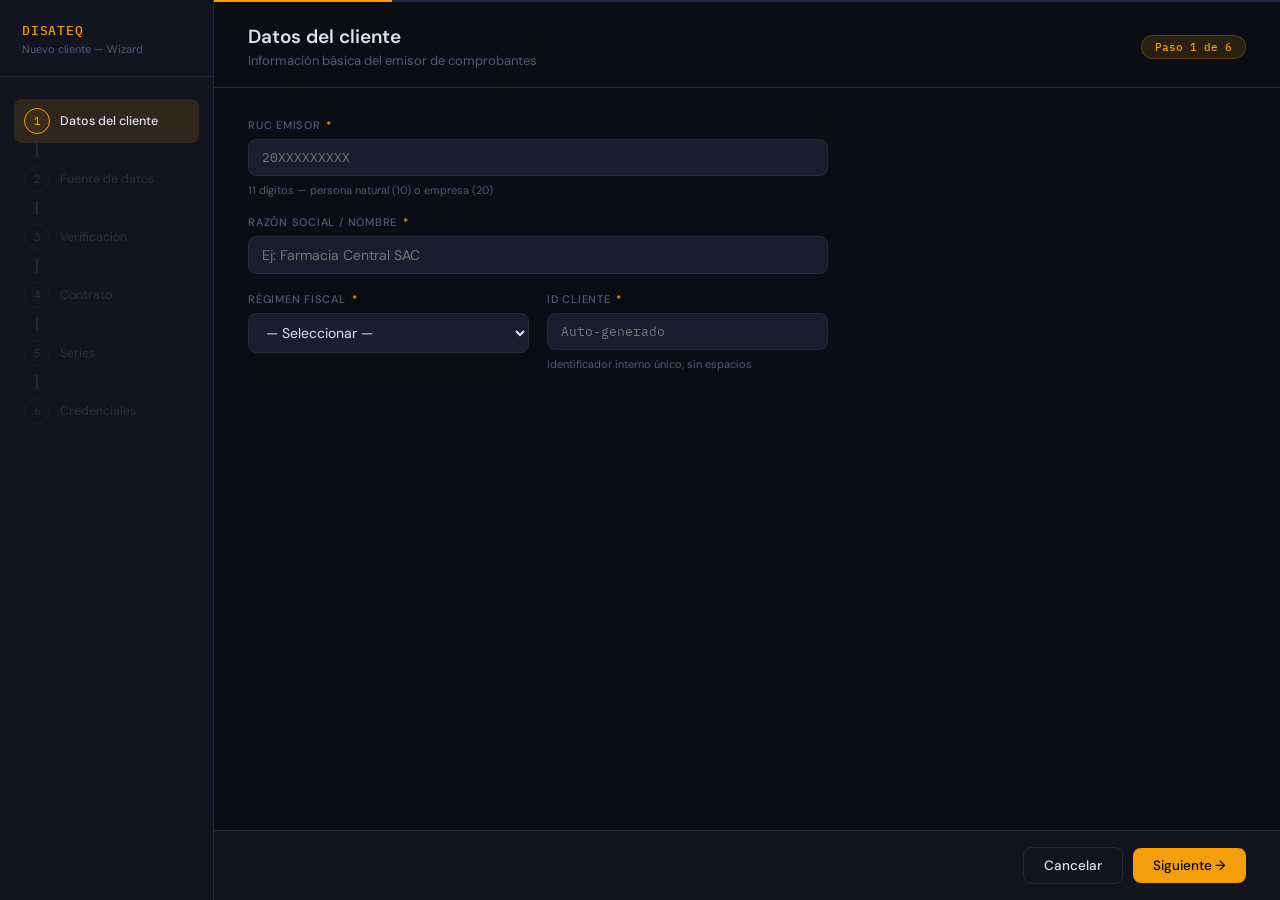
==== src/ui/frontend/wizard.html @ c4f1d11c "feat: TASK-005 wizard end-to-end 6 pasos (PyWebView)" ====
<!DOCTYPE html>
<html lang="es">
<head>
<meta charset="UTF-8">
<meta name="viewport" content="width=device-width, initial-scale=1.0">
<title>DisateQ — Configurar Cliente</title>
<style>
@import url('https://fonts.googleapis.com/css2?family=DM+Sans:ital,opsz,wght@0,9..40,300;0,9..40,400;0,9..40,500;0,9..40,600&family=IBM+Plex+Mono:wght@400;500&display=swap');

:root {
  --bg:          #0b0d14;
  --surface:     #12151f;
  --surface-2:   #1a1d2e;
  --border:      #242840;
  --accent:      #f59e0b;
  --accent-dim:  rgba(245,158,11,.13);
  --accent-glow: rgba(245,158,11,.06);
  --text:        #dde3f0;
  --text-muted:  #525a7a;
  --success:     #10b981;
  --error:       #ef4444;
  --mono:        'IBM Plex Mono', monospace;
  --sans:        'DM Sans', sans-serif;
}

*, *::before, *::after { margin:0; padding:0; box-sizing:border-box; }
html, body { height:100%; overflow:hidden; }

body {
  background: var(--bg);
  color: var(--text);
  font-family: var(--sans);
  display: flex;
}

/* ─── SIDEBAR ─────────────────────────────────────────────── */
.sidebar {
  width: 214px;
  min-width: 214px;
  background: var(--surface);
  border-right: 1px solid var(--border);
  display: flex;
  flex-direction: column;
  padding: 0;
}

.sidebar-brand {
  padding: 22px 22px 20px;
  border-bottom: 1px solid var(--border);
}
.brand-name {
  font-family: var(--mono);
  font-size: 13px;
  font-weight: 500;
  color: var(--accent);
  letter-spacing: .06em;
}
.brand-sub {
  font-size: 11px;
  color: var(--text-muted);
  margin-top: 3px;
}

.steps-nav {
  flex: 1;
  padding: 22px 14px;
  display: flex;
  flex-direction: column;
}

.step-row {
  display: flex;
  align-items: center;
  gap: 10px;
  padding: 9px 10px;
  border-radius: 8px;
  cursor: pointer;
  transition: background .15s;
  position: relative;
}
.step-row.locked  { cursor: default; opacity: .38; pointer-events: none; }
.step-row.active  { background: var(--accent-dim); }
.step-row:not(.locked):not(.active):hover { background: var(--surface-2); }

.step-bullet {
  width: 26px;
  height: 26px;
  border-radius: 50%;
  border: 1.5px solid var(--border);
  display: flex;
  align-items: center;
  justify-content: center;
  font-family: var(--mono);
  font-size: 11px;
  color: var(--text-muted);
  flex-shrink: 0;
  transition: all .2s;
}
.step-row.active  .step-bullet { border-color: var(--accent); color: var(--accent); background: var(--accent-glow); }
.step-row.done    .step-bullet { border-color: var(--success); color: var(--success); background: rgba(16,185,129,.1); font-size: 13px; }

.step-text { font-size: 12.5px; color: var(--text-muted); line-height: 1.2; }
.step-row.active .step-text { color: var(--text); font-weight: 500; }
.step-row.done   .step-text { color: var(--text); }

.step-wire {
  width: 1.5px;
  height: 14px;
  background: var(--border);
  margin: 0 0 0 22px;
}

/* ─── MAIN ────────────────────────────────────────────────── */
.main {
  flex: 1;
  display: flex;
  flex-direction: column;
  overflow: hidden;
  min-width: 0;
}

.progress-bar { height: 2px; background: var(--border); }
.progress-fill { height: 100%; background: var(--accent); transition: width .45s ease; }

.main-header {
  padding: 22px 34px 18px;
  border-bottom: 1px solid var(--border);
  display: flex;
  align-items: center;
  justify-content: space-between;
  flex-shrink: 0;
}
.step-title { font-size: 19px; font-weight: 600; }
.step-desc  { font-size: 13px; color: var(--text-muted); margin-top: 3px; }

.badge {
  padding: 4px 13px;
  border-radius: 20px;
  font-family: var(--mono);
  font-size: 11px;
  font-weight: 500;
  background: var(--accent-dim);
  border: 1px solid rgba(245,158,11,.25);
  color: var(--accent);
  white-space: nowrap;
}

.panel-scroll {
  flex: 1;
  overflow-y: auto;
  padding: 30px 34px;
}
.panel-scroll::-webkit-scrollbar { width: 5px; }
.panel-scroll::-webkit-scrollbar-track { background: transparent; }
.panel-scroll::-webkit-scrollbar-thumb { background: var(--border); border-radius: 3px; }

/* ─── FORM BASE ───────────────────────────────────────────── */
.fg {
  display: grid;
  grid-template-columns: 1fr 1fr;
  gap: 18px;
  max-width: 580px;
}
.fg.w1 { grid-template-columns: 1fr; }

.f { display: flex; flex-direction: column; gap: 7px; }
.f.s2 { grid-column: span 2; }

.f label {
  font-size: 11px;
  font-weight: 500;
  text-transform: uppercase;
  letter-spacing: .07em;
  color: var(--text-muted);
}
.f label .req { color: var(--accent); margin-left: 2px; }

input, select, textarea {
  background: var(--surface-2);
  border: 1.5px solid var(--border);
  border-radius: 8px;
  color: var(--text);
  font-family: var(--sans);
  font-size: 14px;
  padding: 9px 13px;
  outline: none;
  width: 100%;
  transition: border-color .15s, background .15s;
}
input:focus, select:focus, textarea:focus {
  border-color: var(--accent);
  background: var(--surface);
}
input.err, select.err { border-color: var(--error) !important; }
input:disabled { opacity: .4; cursor: not-allowed; }

.mono { font-family: var(--mono); font-size: 13px; }
select option { background: var(--surface-2); }
input[type=password] { font-family: var(--mono); letter-spacing: .12em; }

.hint { font-size: 11px; color: var(--text-muted); }
.ferr { font-size: 11px; color: var(--error); }

/* ─── BUTTONS ─────────────────────────────────────────────── */
.btn {
  padding: 9px 20px;
  border-radius: 8px;
  border: none;
  font-family: var(--sans);
  font-size: 13.5px;
  font-weight: 500;
  cursor: pointer;
  display: inline-flex;
  align-items: center;
  gap: 7px;
  transition: all .15s;
  white-space: nowrap;
}
.btn-primary  { background: var(--accent); color: #000; }
.btn-primary:hover  { background: #fbbf24; }
.btn-primary:disabled { opacity: .4; cursor: default; }
.btn-outline  { background: transparent; color: var(--text); border: 1.5px solid var(--border); }
.btn-outline:hover   { border-color: var(--accent); color: var(--accent); }
.btn-ghost    { background: transparent; color: var(--text-muted); padding: 9px 4px; }
.btn-ghost:hover    { color: var(--text); }
.btn-success  { background: var(--success); color: #000; }
.btn-success:hover  { background: #34d399; }
.btn-success:disabled { opacity: .4; cursor: default; }
.btn-sm { padding: 6px 13px; font-size: 12.5px; }

/* ─── NAV FOOTER ──────────────────────────────────────────── */
.nav-footer {
  padding: 16px 34px;
  border-top: 1px solid var(--border);
  display: flex;
  align-items: center;
  justify-content: space-between;
  background: var(--surface);
  flex-shrink: 0;
}
.nav-l, .nav-r { display: flex; gap: 10px; align-items: center; }

/* ─── ALERTS ──────────────────────────────────────────────── */
.al {
  padding: 11px 15px;
  border-radius: 8px;
  font-size: 13px;
  display: flex;
  align-items: flex-start;
  gap: 9px;
  line-height: 1.4;
}
.al-info    { background: rgba(99,102,241,.1);  border: 1px solid rgba(99,102,241,.25);  color: #a5b4fc; }
.al-success { background: rgba(16,185,129,.1);  border: 1px solid rgba(16,185,129,.25);  color: #34d399; }
.al-error   { background: rgba(239,68,68,.1);   border: 1px solid rgba(239,68,68,.25);   color: #fca5a5; }
.al-warn    { background: rgba(245,158,11,.1);  border: 1px solid rgba(245,158,11,.25);  color: #fcd34d; }

/* ─── SPINNER ─────────────────────────────────────────────── */
.spin {
  width: 17px; height: 17px;
  border: 2px solid var(--border);
  border-top-color: var(--accent);
  border-radius: 50%;
  animation: rot .65s linear infinite;
  flex-shrink: 0;
}
@keyframes rot { to { transform: rotate(360deg); } }

/* ─── STEP 3 table ────────────────────────────────────────── */
.tbl-wrap {
  border: 1px solid var(--border);
  border-radius: 8px;
  overflow: auto;
  margin-top: 16px;
  max-width: 800px;
}
.tbl {
  width: 100%;
  border-collapse: collapse;
  font-family: var(--mono);
  font-size: 12px;
}
.tbl th {
  background: var(--surface-2);
  padding: 9px 13px;
  text-align: left;
  color: var(--accent);
  border-bottom: 1px solid var(--border);
  white-space: nowrap;
}
.tbl td {
  padding: 8px 13px;
  border-bottom: 1px solid rgba(36,40,64,.5);
  color: var(--text);
  max-width: 180px;
  white-space: nowrap;
  overflow: hidden;
  text-overflow: ellipsis;
}
.tbl tr:last-child td { border-bottom: none; }
.tbl tr:hover td { background: var(--surface-2); }

/* ─── STEP 4 contract ─────────────────────────────────────── */
.csec { margin-bottom: 26px; }
.csec-title {
  font-size: 10.5px;
  text-transform: uppercase;
  letter-spacing: .1em;
  color: var(--accent);
  font-family: var(--mono);
  padding-bottom: 9px;
  border-bottom: 1px solid var(--border);
  margin-bottom: 14px;
}
.fmap {
  display: grid;
  grid-template-columns: 150px 1fr;
  align-items: center;
  gap: 10px;
  margin-bottom: 10px;
}
.fmap-label {
  font-size: 13px;
  color: var(--text-muted);
  display: flex;
  align-items: center;
  gap: 6px;
}
.dot { width: 5px; height: 5px; border-radius: 50%; background: var(--accent); flex-shrink: 0; }

/* ─── STEP 5 series ───────────────────────────────────────── */
.series-grid {
  display: grid;
  grid-template-columns: 1fr 1fr;
  gap: 14px;
  max-width: 560px;
}
.scard {
  background: var(--surface-2);
  border: 1.5px solid var(--border);
  border-radius: 10px;
  padding: 16px;
  transition: border-color .2s;
}
.scard.on { border-color: rgba(245,158,11,.4); }
.scard-hdr {
  display: flex;
  align-items: center;
  justify-content: space-between;
  margin-bottom: 12px;
}
.scard-name { font-size: 13px; font-weight: 500; }
.scard-type { font-family: var(--mono); font-size: 10.5px; color: var(--text-muted); }

/* toggle */
.tog { position: relative; width: 38px; height: 21px; flex-shrink: 0; }
.tog input { opacity: 0; width: 0; height: 0; }
.tog-s {
  position: absolute; inset: 0;
  background: var(--border); border-radius: 11px;
  cursor: pointer; transition: background .2s;
}
.tog-s::before {
  content: '';
  position: absolute;
  width: 15px; height: 15px;
  left: 3px; top: 3px;
  background: var(--text-muted);
  border-radius: 50%;
  transition: transform .2s, background .2s;
}
.tog input:checked ~ .tog-s { background: var(--accent-dim); border: 1px solid var(--accent); }
.tog input:checked ~ .tog-s::before { transform: translateX(17px); background: var(--accent); }

/* ─── STEP 6 endpoint tabs ────────────────────────────────── */
.ep-tabs { display: flex; gap: 8px; margin-bottom: 22px; }
.ep-tab {
  padding: 8px 18px;
  border-radius: 8px;
  border: 1.5px solid var(--border);
  background: transparent;
  color: var(--text-muted);
  font-family: var(--sans);
  font-size: 13px;
  font-weight: 500;
  cursor: pointer;
  transition: all .15s;
}
.ep-tab:hover  { border-color: var(--accent); color: var(--text); }
.ep-tab.active { border-color: var(--accent); background: var(--accent-dim); color: var(--accent); }

/* ─── SUCCESS screen ──────────────────────────────────────── */
.ok-screen {
  display: flex; flex-direction: column;
  align-items: center; justify-content: center;
  height: 100%; text-align: center; gap: 14px;
}
.ok-icon {
  width: 62px; height: 62px; border-radius: 50%;
  background: rgba(16,185,129,.1); border: 2px solid var(--success);
  display: flex; align-items: center; justify-content: center;
  font-size: 26px;
}
.ok-title { font-size: 21px; font-weight: 600; }
.ok-sub   { font-size: 13.5px; color: var(--text-muted); max-width: 360px; line-height: 1.5; }
.id-pill  {
  font-family: var(--mono); font-size: 13px;
  padding: 5px 16px;
  background: var(--accent-dim); border: 1px solid rgba(245,158,11,.3);
  border-radius: 20px; color: var(--accent);
}

/* ─── UTILS ───────────────────────────────────────────────── */
.hidden  { display: none !important; }
.panel   { animation: fadeup .2s ease; }
@keyframes fadeup { from { opacity:0; transform:translateY(5px); } to { opacity:1; transform:translateY(0); } }

.row     { display: flex; align-items: center; gap: 10px; }
.col     { display: flex; flex-direction: column; gap: 10px; }
.mt8     { margin-top: 8px; }
.mt16    { margin-top: 16px; }
.mt22    { margin-top: 22px; }
</style>
</head>
<body>

<!-- ══════════════ SIDEBAR ══════════════ -->
<aside class="sidebar">
  <div class="sidebar-brand">
    <div class="brand-name">DISATEQ</div>
    <div class="brand-sub">Nuevo cliente — Wizard</div>
  </div>
  <nav class="steps-nav" id="stepsNav">
    <div class="step-row active" data-step="1" id="sr1"><div class="step-bullet" id="sb1">1</div><div class="step-text">Datos del cliente</div></div>
    <div class="step-wire"></div>
    <div class="step-row locked" data-step="2" id="sr2"><div class="step-bullet" id="sb2">2</div><div class="step-text">Fuente de datos</div></div>
    <div class="step-wire"></div>
    <div class="step-row locked" data-step="3" id="sr3"><div class="step-bullet" id="sb3">3</div><div class="step-text">Verificación</div></div>
    <div class="step-wire"></div>
    <div class="step-row locked" data-step="4" id="sr4"><div class="step-bullet" id="sb4">4</div><div class="step-text">Contrato</div></div>
    <div class="step-wire"></div>
    <div class="step-row locked" data-step="5" id="sr5"><div class="step-bullet" id="sb5">5</div><div class="step-text">Series</div></div>
    <div class="step-wire"></div>
    <div class="step-row locked" data-step="6" id="sr6"><div class="step-bullet" id="sb6">6</div><div class="step-text">Credenciales</div></div>
  </nav>
</aside>

<!-- ══════════════ MAIN ══════════════ -->
<div class="main">
  <div class="progress-bar"><div class="progress-fill" id="progressFill" style="width:16.6%"></div></div>

  <div class="main-header" id="mainHeader">
    <div>
      <div class="step-title" id="stepTitle">Datos del cliente</div>
      <div class="step-desc" id="stepDesc">Información básica del emisor de comprobantes</div>
    </div>
    <div class="badge" id="stepBadge">Paso 1 de 6</div>
  </div>

  <div class="panel-scroll" id="panelScroll">

    <!-- ── PASO 1 — CLIENTE ─────────────────────────────── -->
    <div class="panel" id="p1">
      <div class="fg">
        <div class="f s2">
          <label>RUC Emisor <span class="req">*</span></label>
          <input type="text" id="f_ruc" class="mono" maxlength="11" placeholder="20XXXXXXXXX" autocomplete="off">
          <div class="hint">11 dígitos — persona natural (10) o empresa (20)</div>
          <div class="ferr hidden" id="e_ruc"></div>
        </div>
        <div class="f s2">
          <label>Razón Social / Nombre <span class="req">*</span></label>
          <input type="text" id="f_rs" placeholder="Ej: Farmacia Central SAC" autocomplete="off">
          <div class="ferr hidden" id="e_rs"></div>
        </div>
        <div class="f">
          <label>Régimen Fiscal <span class="req">*</span></label>
          <select id="f_reg">
            <option value="">— Seleccionar —</option>
            <option value="RER">RER — Régimen Especial</option>
            <option value="RMT">RMT — MYPE Tributario</option>
            <option value="MYPE">MYPE — Pequeña empresa</option>
            <option value="RG">RG — General</option>
          </select>
          <div class="ferr hidden" id="e_reg"></div>
        </div>
        <div class="f">
          <label>ID Cliente <span class="req">*</span></label>
          <input type="text" id="f_id" class="mono" placeholder="Auto-generado" autocomplete="off">
          <div class="hint">Identificador interno único, sin espacios</div>
          <div class="ferr hidden" id="e_id"></div>
        </div>
      </div>
    </div>

    <!-- ── PASO 2 — FUENTE ──────────────────────────────── -->
    <div class="panel hidden" id="p2">
      <div class="fg" style="max-width:560px">
        <div class="f s2">
          <label>Tipo de fuente <span class="req">*</span></label>
          <select id="f_tipo" onchange="onTipoFuente()">
            <option value="">— Seleccionar —</option>
            <option value="dbf">DBF (FoxPro / Clipper)</option>
            <option value="excel">Excel (.xlsx / .xls)</option>
            <option value="csv">CSV</option>
            <option value="sqlserver">SQL Server</option>
            <option value="mysql">MySQL / MariaDB</option>
            <option value="postgresql">PostgreSQL</option>
            <option value="access">Access (.mdb / .accdb)</option>
          </select>
        </div>

        <!-- archivos -->
        <div class="f s2 hidden" id="grp_file">
          <label>Ruta <span id="lbl_file"></span><span class="req">*</span></label>
          <div class="row">
            <input type="text" id="f_ruta" class="mono" placeholder="C:\sistemas\data" style="flex:1">
            <button class="btn btn-outline btn-sm" onclick="explorarRuta()">Explorar</button>
          </div>
          <div class="hint" id="hint_ruta"></div>
          <div class="ferr hidden" id="e_ruta"></div>
        </div>

        <!-- bases de datos -->
        <div class="f s2 hidden" id="grp_db_host">
          <label>Host <span class="req">*</span></label>
          <input type="text" id="f_host" class="mono" value="localhost">
        </div>
        <div class="f hidden" id="grp_db_port">
          <label>Puerto</label>
          <input type="text" id="f_port" class="mono">
        </div>
        <div class="f hidden" id="grp_db_name">
          <label>Base de datos <span class="req">*</span></label>
          <input type="text" id="f_dbname" class="mono" placeholder="nombre_bd">
        </div>
        <div class="f hidden" id="grp_db_user">
          <label>Usuario <span class="req">*</span></label>
          <input type="text" id="f_dbuser" class="mono" autocomplete="off">
        </div>
        <div class="f hidden" id="grp_db_pass">
          <label>Contraseña</label>
          <input type="password" id="f_dbpass" placeholder="••••••••" autocomplete="new-password">
        </div>
      </div>
    </div>

    <!-- ── PASO 3 — VERIFICACIÓN ────────────────────────── -->
    <div class="panel hidden" id="p3">
      <div style="max-width:760px">
        <div class="al al-info mt8" style="margin-bottom:20px">
          <span>ℹ</span>
          <span>El motor leerá los primeros registros de la fuente. Confirma que el acceso es correcto antes de continuar.</span>
        </div>
        <div class="row" style="margin-bottom:18px">
          <button class="btn btn-primary" id="btnTest" onclick="testConexion()">Probar conexión</button>
          <div class="spin hidden" id="spinTest"></div>
          <span id="lblTest" style="font-size:13px; color:var(--text-muted)"></span>
        </div>
        <div id="resTest" class="hidden col" style="gap:12px">
          <div class="al" id="alTest"></div>
          <div class="tbl-wrap hidden" id="tblWrap">
            <table class="tbl">
              <thead id="tblHead"></thead>
              <tbody id="tblBody"></tbody>
            </table>
          </div>
          <div style="font-size:11.5px; color:var(--text-muted)" id="tblInfo"></div>
        </div>
      </div>
    </div>

    <!-- ── PASO 4 — CONTRATO ────────────────────────────── -->
    <div class="panel hidden" id="p4">
      <div style="max-width:660px">
        <div class="row" style="justify-content:space-between; margin-bottom:22px">
          <div style="font-size:13px; color:var(--text-muted)">
            Mapea los campos del sistema fuente a la estructura CPE.
          </div>
          <button class="btn btn-outline btn-sm" id="btnAuto" onclick="autoContrato()">✦ Generar automático (IA)</button>
        </div>
        <div id="alAuto" class="hidden" style="margin-bottom:16px"></div>

        <!-- Tabla de comprobantes -->
        <div class="csec">
          <div class="csec-title">Tabla de comprobantes</div>
          <div class="fg" style="max-width:100%">
            <div class="f">
              <label>Tabla / archivo <span class="req">*</span></label>
              <input type="text" id="c_tabla" class="mono" placeholder="ej: enviosffee">
            </div>
            <div class="f">
              <label>Campo flag <span class="req">*</span></label>
              <input type="text" id="c_flag_c" class="mono" placeholder="ej: FLAG_ENVIO">
            </div>
            <div class="f">
              <label>Valor pendiente <span class="req">*</span></label>
              <input type="text" id="c_flag_v" class="mono" placeholder="ej: 2">
            </div>
            <div class="f">
              <label>Tipo del valor</label>
              <select id="c_flag_t">
                <option value="integer">integer</option>
                <option value="string">string</option>
              </select>
            </div>
          </div>
        </div>

        <!-- Campos -->
        <div class="csec">
          <div class="csec-title">Campos del comprobante</div>
          <div class="col" style="gap:9px">
            <div class="fmap"><span class="fmap-label"><span class="dot"></span>Número</span><input type="text" id="c_num" class="mono" placeholder="ej: NRO_MOVIM"></div>
            <div class="fmap"><span class="fmap-label"><span class="dot"></span>Serie</span><input type="text" id="c_ser" class="mono" placeholder="ej: SERIE_FACT"></div>
            <div class="fmap"><span class="fmap-label"><span class="dot"></span>Tipo doc.</span><input type="text" id="c_tdc" class="mono" placeholder="ej: TIPO_FACTU"></div>
            <div class="fmap"><span class="fmap-label"><span class="dot"></span>Fecha</span><input type="text" id="c_fec" class="mono" placeholder="ej: FECHA_EMIS"></div>
            <div class="fmap"><span class="fmap-label"><span class="dot"></span>RUC cliente</span><input type="text" id="c_ruc" class="mono" placeholder="ej: RUC_CLIEN"></div>
            <div class="fmap"><span class="fmap-label"><span class="dot"></span>Nombre cliente</span><input type="text" id="c_nom" class="mono" placeholder="ej: NOM_CLIEN"></div>
            <div class="fmap"><span class="fmap-label"><span class="dot"></span>Total <span class="req">*</span></span><input type="text" id="c_tot" class="mono" placeholder="ej: TOT_PAGAR"></div>
          </div>
        </div>

        <!-- Items -->
        <div class="csec">
          <div class="csec-title">Tabla de ítems (detalle)</div>
          <div class="col" style="gap:9px">
            <div class="fmap"><span class="fmap-label"><span class="dot"></span>Tabla ítems</span><input type="text" id="c_ti" class="mono" placeholder="ej: detalleventa"></div>
            <div class="fmap"><span class="fmap-label"><span class="dot"></span>Join campo</span><input type="text" id="c_tj" class="mono" placeholder="ej: NRO_MOVIM"></div>
            <div class="fmap"><span class="fmap-label"><span class="dot"></span>Código prod.</span><input type="text" id="c_tc" class="mono" placeholder="ej: COD_PROD"></div>
            <div class="fmap"><span class="fmap-label"><span class="dot"></span>Descripción</span><input type="text" id="c_td" class="mono" placeholder="ej: NOM_PROD"></div>
            <div class="fmap"><span class="fmap-label"><span class="dot"></span>Cantidad</span><input type="text" id="c_tq" class="mono" placeholder="ej: CANT_VEND"></div>
            <div class="fmap"><span class="fmap-label"><span class="dot"></span>Precio unit.</span><input type="text" id="c_tp" class="mono" placeholder="ej: PRE_VENTA"></div>
          </div>
        </div>
      </div>
    </div>

    <!-- ── PASO 5 — SERIES ──────────────────────────────── -->
    <div class="panel hidden" id="p5">
      <div style="max-width:560px">
        <div class="al al-warn" style="margin-bottom:22px">
          <span>⚠</span>
          <span>Solo se procesarán comprobantes cuya serie esté habilitada. Las demás quedarán como IGNORADO.</span>
        </div>
        <div class="series-grid">
          <!-- 01 Facturas -->
          <div class="scard" id="sc_01">
            <div class="scard-hdr">
              <div><div class="scard-name">Facturas</div><div class="scard-type">Tipo 01 — F</div></div>
              <label class="tog"><input type="checkbox" id="tog_01" onchange="toggleSerie('01')"><span class="tog-s"></span></label>
            </div>
            <div class="f"><input type="text" id="s_01" class="mono" placeholder="F001" disabled></div>
          </div>
          <!-- 02 Boletas -->
          <div class="scard" id="sc_02">
            <div class="scard-hdr">
              <div><div class="scard-name">Boletas</div><div class="scard-type">Tipo 02 — B</div></div>
              <label class="tog"><input type="checkbox" id="tog_02" onchange="toggleSerie('02')"><span class="tog-s"></span></label>
            </div>
            <div class="f"><input type="text" id="s_02" class="mono" placeholder="B001" disabled></div>
          </div>
          <!-- 07 Notas crédito -->
          <div class="scard" id="sc_07">
            <div class="scard-hdr">
              <div><div class="scard-name">Notas de crédito</div><div class="scard-type">Tipo 07 — FC / BC</div></div>
              <label class="tog"><input type="checkbox" id="tog_07" onchange="toggleSerie('07')"><span class="tog-s"></span></label>
            </div>
            <div class="row">
              <input type="text" id="s_07a" class="mono" placeholder="FC01" disabled style="flex:1">
              <input type="text" id="s_07b" class="mono" placeholder="BC01" disabled style="flex:1">
            </div>
          </div>
          <!-- AN Anulaciones -->
          <div class="scard" id="sc_an">
            <div class="scard-hdr">
              <div><div class="scard-name">Anulaciones</div><div class="scard-type">Resumen — BEE / FEE</div></div>
              <label class="tog"><input type="checkbox" id="tog_an" onchange="toggleSerie('an')"><span class="tog-s"></span></label>
            </div>
            <div class="f"><input type="text" id="s_an" class="mono" placeholder="BEE1" disabled></div>
          </div>
        </div>
      </div>
    </div>

    <!-- ── PASO 6 — CREDENCIALES ────────────────────────── -->
    <div class="panel hidden" id="p6">
      <div style="max-width:520px">
        <div style="font-size:11px; font-weight:500; text-transform:uppercase; letter-spacing:.07em; color:var(--text-muted); margin-bottom:10px">
          Proveedor de envío
        </div>
        <div class="ep-tabs">
          <button class="ep-tab active" id="et_apifas"  onclick="selectEp('apifas')">APIFAS</button>
          <button class="ep-tab"        id="et_nubef"   onclick="selectEp('nubef')">Nubefact</button>
          <button class="ep-tab"        id="et_disateq" onclick="selectEp('disateq')">DisateQ Platform</button>
        </div>

        <div id="cred_apifas" class="fg w1">
          <div class="f">
            <label>Token API <span class="req">*</span></label>
            <input type="password" id="ap_tok" class="mono" placeholder="••••••••••••" autocomplete="new-password">
          </div>
          <div class="f">
            <label>URL Base</label>
            <input type="text" id="ap_url" class="mono" value="https://api.apifas.com/v1">
          </div>
          <div class="al al-info"><span>ℹ</span><span>Test de envío real en TASK-008. Aquí solo se guardan las credenciales.</span></div>
        </div>

        <div id="cred_nubef" class="fg w1 hidden">
          <div class="f">
            <label>Token Nubefact <span class="req">*</span></label>
            <input type="password" id="nb_tok" class="mono" placeholder="••••••••••••" autocomplete="new-password">
          </div>
          <div class="al al-info"><span>ℹ</span><span>Nubefact usa el token en el header de cada envío.</span></div>
        </div>

        <div id="cred_disateq" class="fg w1 hidden">
          <div class="f">
            <label>API Key <span class="req">*</span></label>
            <input type="password" id="dq_key" class="mono" placeholder="dq-••••••••••••" autocomplete="new-password">
          </div>
          <div class="f">
            <label>URL Base</label>
            <input type="text" id="dq_url" class="mono" value="https://platform.disateq.com/api/v1">
          </div>
        </div>
      </div>
    </div>

    <!-- ── ÉXITO ─────────────────────────────────────────── -->
    <div class="panel hidden" id="pOK">
      <div class="ok-screen">
        <div class="ok-icon">✓</div>
        <div class="ok-title">Cliente configurado</div>
        <div class="ok-sub">El contrato y las credenciales han sido guardados correctamente. El motor puede procesar este cliente.</div>
        <div class="id-pill" id="okId"></div>
        <div class="row mt8">
          <button class="btn btn-primary" onclick="irDashboard()">Ir al Dashboard</button>
          <button class="btn btn-outline" onclick="nuevoCliente()">Configurar otro cliente</button>
        </div>
      </div>
    </div>

  </div><!-- /panel-scroll -->

  <!-- ── NAV FOOTER ──────────────────────────────────────── -->
  <div class="nav-footer" id="navFooter">
    <div class="nav-l">
      <button class="btn btn-ghost" id="btnBack" onclick="goBack()" style="display:none">← Atrás</button>
    </div>
    <div class="nav-r">
      <button class="btn btn-outline" onclick="cancelar()">Cancelar</button>
      <button class="btn btn-primary" id="btnNext" onclick="goNext()">Siguiente →</button>
    </div>
  </div>
</div><!-- /main -->

<script src="js/wizard.js"></script>
</body>
</html>
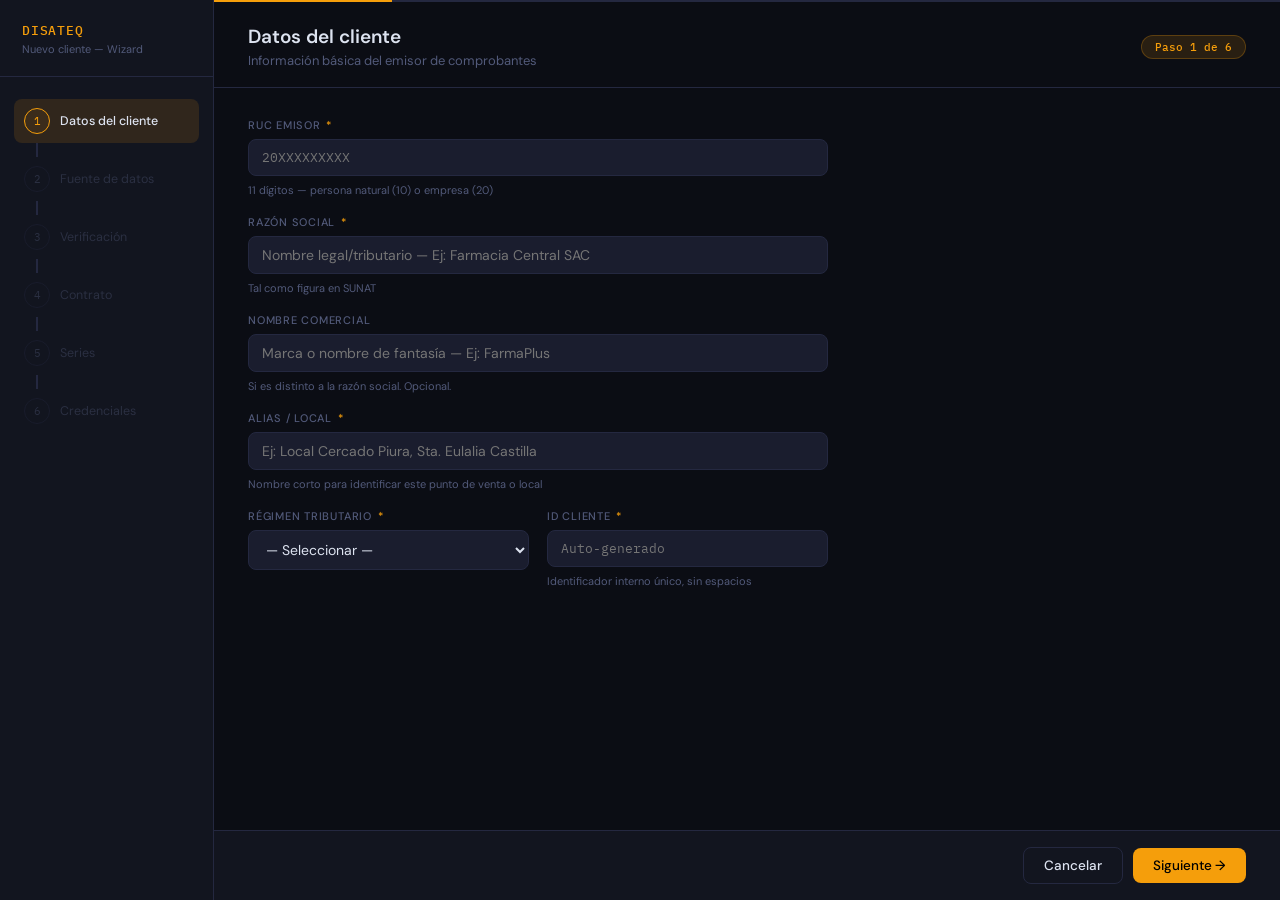
==== commit fc5b8b33: "feat: TASK-005 paso 1 campos completos (nombre comercial, alias, NRUS)" ====
--- a/src/ui/frontend/wizard.html
+++ b/src/ui/frontend/wizard.html
@@ -1,4 +1,4 @@
-<!DOCTYPE html>
+﻿<!DOCTYPE html>
 <html lang="es">
 <head>
 <meta charset="UTF-8">
@@ -462,21 +462,44 @@
     <!-- ── PASO 1 — CLIENTE ─────────────────────────────── -->
     <div class="panel" id="p1">
       <div class="fg">
+
+        <!-- RUC -->
         <div class="f s2">
           <label>RUC Emisor <span class="req">*</span></label>
           <input type="text" id="f_ruc" class="mono" maxlength="11" placeholder="20XXXXXXXXX" autocomplete="off">
           <div class="hint">11 dígitos — persona natural (10) o empresa (20)</div>
           <div class="ferr hidden" id="e_ruc"></div>
         </div>
+
+        <!-- Razón Social -->
         <div class="f s2">
-          <label>Razón Social / Nombre <span class="req">*</span></label>
-          <input type="text" id="f_rs" placeholder="Ej: Farmacia Central SAC" autocomplete="off">
+          <label>Razón Social <span class="req">*</span></label>
+          <input type="text" id="f_rs" placeholder="Nombre legal/tributario — Ej: Farmacia Central SAC" autocomplete="off">
+          <div class="hint">Tal como figura en SUNAT</div>
           <div class="ferr hidden" id="e_rs"></div>
         </div>
+
+        <!-- Nombre Comercial -->
+        <div class="f s2">
+          <label>Nombre Comercial</label>
+          <input type="text" id="f_nc" placeholder="Marca o nombre de fantasía — Ej: FarmaPlus" autocomplete="off">
+          <div class="hint">Si es distinto a la razón social. Opcional.</div>
+        </div>
+
+        <!-- Alias -->
+        <div class="f s2">
+          <label>Alias / Local <span class="req">*</span></label>
+          <input type="text" id="f_alias" placeholder="Ej: Local Cercado Piura, Sta. Eulalia Castilla" autocomplete="off">
+          <div class="hint">Nombre corto para identificar este punto de venta o local</div>
+          <div class="ferr hidden" id="e_alias"></div>
+        </div>
+
+        <!-- Régimen -->
         <div class="f">
-          <label>Régimen Fiscal <span class="req">*</span></label>
+          <label>Régimen Tributario <span class="req">*</span></label>
           <select id="f_reg">
             <option value="">— Seleccionar —</option>
+            <option value="NRUS">NRUS — Nuevo RUS</option>
             <option value="RER">RER — Régimen Especial</option>
             <option value="RMT">RMT — MYPE Tributario</option>
             <option value="MYPE">MYPE — Pequeña empresa</option>
@@ -736,7 +759,7 @@
         <div class="ok-sub">El contrato y las credenciales han sido guardados correctamente. El motor puede procesar este cliente.</div>
         <div class="id-pill" id="okId"></div>
         <div class="row mt8">
-          <button class="btn btn-primary" onclick="irDashboard()">Ir al Dashboard</button>
+          <button class="btn btn-primary" onclick="irDashboard()">Finalizar y cargar Motor</button>
           <button class="btn btn-outline" onclick="nuevoCliente()">Configurar otro cliente</button>
         </div>
       </div>
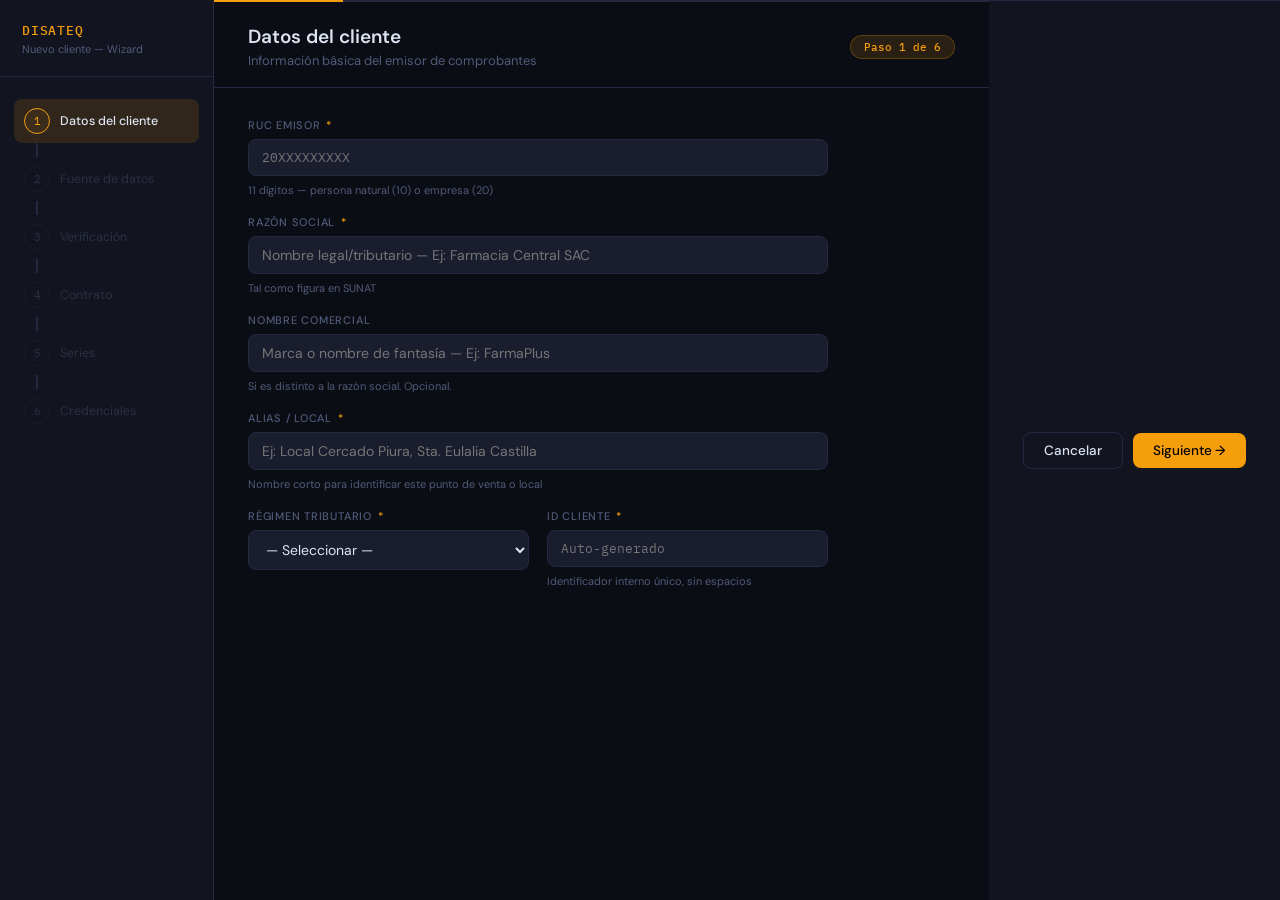
==== commit eb3b23f2: "feat: TASK-005 paso6 servicio libre + N endpoints dinamicos + correlativos paso5" ====
--- a/src/ui/frontend/wizard.html
+++ b/src/ui/frontend/wizard.html
@@ -373,21 +373,16 @@
 .tog input:checked ~ .tog-s::before { transform: translateX(17px); background: var(--accent); }
 
 /* ─── STEP 6 endpoint tabs ────────────────────────────────── */
-.ep-tabs { display: flex; gap: 8px; margin-bottom: 22px; }
-.ep-tab {
-  padding: 8px 18px;
-  border-radius: 8px;
-  border: 1.5px solid var(--border);
-  background: transparent;
-  color: var(--text-muted);
-  font-family: var(--sans);
-  font-size: 13px;
-  font-weight: 500;
-  cursor: pointer;
-  transition: all .15s;
-}
-.ep-tab:hover  { border-color: var(--accent); color: var(--text); }
-.ep-tab.active { border-color: var(--accent); background: var(--accent-dim); color: var(--accent); }
+
+/* ─── STEP 6 endpoints ────────────────────────────────────── */
+.ep-card { background:var(--surface-2); border:1.5px solid var(--border); border-radius:9px; padding:14px 16px; display:flex; align-items:center; gap:10px; margin-bottom:8px; }
+.ep-card select, .ep-card input { background:var(--bg); border:1.5px solid var(--border); border-radius:7px; color:var(--text); font-family:var(--mono); font-size:13px; padding:7px 10px; outline:none; }
+.ep-card select:focus, .ep-card input:focus { border-color:var(--accent); }
+.ep-card select { width:170px; flex-shrink:0; }
+.ep-card input  { flex:1; min-width:0; }
+.ep-card .ep-del { background:transparent; border:1px solid var(--border); color:var(--text-muted); border-radius:6px; cursor:pointer; padding:5px 9px; font-size:13px; flex-shrink:0; }
+.ep-card .ep-del:hover { border-color:var(--error); color:var(--error); }
+.ep-empty { font-size:12px; color:var(--text-muted); font-style:italic; padding:8px 0; }
 
 /* ─── SUCCESS screen ──────────────────────────────────────── */
 .ok-screen {
@@ -420,6 +415,18 @@
 .mt8     { margin-top: 8px; }
 .mt16    { margin-top: 16px; }
 .mt22    { margin-top: 22px; }
+/* ─── STEP 4 prueba mapeo ─────────────────────────────────── */
+.prueba-wrap { margin-top:18px; border:1px solid var(--border); border-radius:8px; overflow:auto; max-width:100%; }
+.prueba-tbl  { width:100%; border-collapse:collapse; font-size:12px; font-family:var(--mono); }
+.prueba-tbl th { background:var(--surface-2); padding:8px 12px; text-align:left; color:var(--accent); border-bottom:1px solid var(--border); white-space:nowrap; }
+.prueba-tbl td { padding:7px 12px; border-bottom:1px solid rgba(36,40,64,.4); color:var(--text); white-space:nowrap; max-width:160px; overflow:hidden; text-overflow:ellipsis; }
+.prueba-tbl td.vacio { color:var(--error); font-style:italic; }
+.prueba-tbl tr:last-child td { border-bottom:none; }
+.score-bar { display:flex; align-items:center; gap:10px; margin-bottom:8px; }
+.score-pct  { font-family:var(--mono); font-size:20px; font-weight:500; }
+.score-pct.hi  { color:var(--success); }
+.score-pct.mid { color:var(--accent); }
+.score-pct.lo  { color:var(--error); }
 </style>
 </head>
 <body>
@@ -502,7 +509,6 @@
             <option value="NRUS">NRUS — Nuevo RUS</option>
             <option value="RER">RER — Régimen Especial</option>
             <option value="RMT">RMT — MYPE Tributario</option>
-            <option value="MYPE">MYPE — Pequeña empresa</option>
             <option value="RG">RG — General</option>
           </select>
           <div class="ferr hidden" id="e_reg"></div>
@@ -596,13 +602,28 @@
     <!-- ── PASO 4 — CONTRATO ────────────────────────────── -->
     <div class="panel hidden" id="p4">
       <div style="max-width:660px">
-        <div class="row" style="justify-content:space-between; margin-bottom:22px">
-          <div style="font-size:13px; color:var(--text-muted)">
-            Mapea los campos del sistema fuente a la estructura CPE.
-          </div>
-          <button class="btn btn-outline btn-sm" id="btnAuto" onclick="autoContrato()">✦ Generar automático (IA)</button>
-        </div>
-        <div id="alAuto" class="hidden" style="margin-bottom:16px"></div>
+        <!-- Score global + acciones -->
+        <div class="row" style="justify-content:space-between; align-items:flex-start; margin-bottom:18px; gap:12px; flex-wrap:wrap">
+          <div id="scoreWrap" class="hidden" style="flex:1; min-width:200px">
+            <div class="score-bar">
+              <div class="score-pct hi" id="scorePct">—</div>
+              <div style="font-size:12px; color:var(--text-muted); line-height:1.4" id="scoreDesc">Analizando...</div>
+            </div>
+          </div>
+          <div class="row" style="gap:8px; flex-shrink:0">
+            <button class="btn btn-outline btn-sm" id="btnPrueba" onclick="probarMapeo()">▶ Probar mapeo</button>
+            <button class="btn btn-outline btn-sm" id="btnAuto" onclick="autoContrato()">✦ IA</button>
+          </div>
+        </div>
+        <div id="alAuto" class="hidden" style="margin-bottom:12px"></div>
+        <!-- Tabla resultado prueba -->
+        <div id="pruebaSec" class="hidden" style="margin-bottom:20px">
+          <div style="font-size:11px; text-transform:uppercase; letter-spacing:.07em; color:var(--text-muted); margin-bottom:8px; font-family:var(--mono)">Muestra de datos reales</div>
+          <div id="alPrueba" class="hidden" style="margin-bottom:8px"></div>
+          <div class="prueba-wrap hidden" id="pruebaWrap">
+            <table class="prueba-tbl"><thead id="pruebaTHead"></thead><tbody id="pruebaTBody"></tbody></table>
+          </div>
+        </div>
 
         <!-- Tabla de comprobantes -->
         <div class="csec">
@@ -666,89 +687,118 @@
           <span>⚠</span>
           <span>Solo se procesarán comprobantes cuya serie esté habilitada. Las demás quedarán como IGNORADO.</span>
         </div>
-        <div class="series-grid">
+                <div class="series-grid">
+
           <!-- 01 Facturas -->
           <div class="scard" id="sc_01">
             <div class="scard-hdr">
               <div><div class="scard-name">Facturas</div><div class="scard-type">Tipo 01 — F</div></div>
               <label class="tog"><input type="checkbox" id="tog_01" onchange="toggleSerie('01')"><span class="tog-s"></span></label>
             </div>
-            <div class="f"><input type="text" id="s_01" class="mono" placeholder="F001" disabled></div>
-          </div>
+            <div class="f"><label style="font-size:10px;text-transform:uppercase;letter-spacing:.06em;color:var(--text-muted)">Serie</label>
+              <input type="text" id="s_01" class="mono" placeholder="F001" disabled></div>
+            <div class="f mt8"><label style="font-size:10px;text-transform:uppercase;letter-spacing:.06em;color:var(--text-muted)">Correlativo inicio</label>
+              <input type="number" id="corr_01" class="mono" value="1" min="1" disabled style="width:110px;opacity:.4"></div>
+          </div>
+
           <!-- 02 Boletas -->
           <div class="scard" id="sc_02">
             <div class="scard-hdr">
               <div><div class="scard-name">Boletas</div><div class="scard-type">Tipo 02 — B</div></div>
               <label class="tog"><input type="checkbox" id="tog_02" onchange="toggleSerie('02')"><span class="tog-s"></span></label>
             </div>
-            <div class="f"><input type="text" id="s_02" class="mono" placeholder="B001" disabled></div>
-          </div>
+            <div class="f"><label style="font-size:10px;text-transform:uppercase;letter-spacing:.06em;color:var(--text-muted)">Serie</label>
+              <input type="text" id="s_02" class="mono" placeholder="B001" disabled></div>
+            <div class="f mt8"><label style="font-size:10px;text-transform:uppercase;letter-spacing:.06em;color:var(--text-muted)">Correlativo inicio</label>
+              <input type="number" id="corr_02" class="mono" value="1" min="1" disabled style="width:110px;opacity:.4"></div>
+          </div>
+
           <!-- 07 Notas crédito -->
           <div class="scard" id="sc_07">
             <div class="scard-hdr">
               <div><div class="scard-name">Notas de crédito</div><div class="scard-type">Tipo 07 — FC / BC</div></div>
               <label class="tog"><input type="checkbox" id="tog_07" onchange="toggleSerie('07')"><span class="tog-s"></span></label>
             </div>
-            <div class="row">
-              <input type="text" id="s_07a" class="mono" placeholder="FC01" disabled style="flex:1">
-              <input type="text" id="s_07b" class="mono" placeholder="BC01" disabled style="flex:1">
-            </div>
-          </div>
+            <div class="f"><label style="font-size:10px;text-transform:uppercase;letter-spacing:.06em;color:var(--text-muted)">Series (FC / BC)</label>
+              <div class="row" style="gap:6px">
+                <input type="text" id="s_07a" class="mono" placeholder="FC01" disabled style="flex:1">
+                <input type="text" id="s_07b" class="mono" placeholder="BC01" disabled style="flex:1">
+              </div>
+            </div>
+            <div class="f mt8"><label style="font-size:10px;text-transform:uppercase;letter-spacing:.06em;color:var(--text-muted)">Correlativo inicio</label>
+              <input type="number" id="corr_07" class="mono" value="1" min="1" disabled style="width:110px;opacity:.4"></div>
+          </div>
+
           <!-- AN Anulaciones -->
           <div class="scard" id="sc_an">
             <div class="scard-hdr">
               <div><div class="scard-name">Anulaciones</div><div class="scard-type">Resumen — BEE / FEE</div></div>
               <label class="tog"><input type="checkbox" id="tog_an" onchange="toggleSerie('an')"><span class="tog-s"></span></label>
             </div>
-            <div class="f"><input type="text" id="s_an" class="mono" placeholder="BEE1" disabled></div>
-          </div>
+            <div class="f"><label style="font-size:10px;text-transform:uppercase;letter-spacing:.06em;color:var(--text-muted)">Serie</label>
+              <input type="text" id="s_an" class="mono" placeholder="BEE1" disabled></div>
+            <div class="f mt8"><label style="font-size:10px;text-transform:uppercase;letter-spacing:.06em;color:var(--text-muted)">Correlativo inicio</label>
+              <input type="number" id="corr_an" class="mono" value="1" min="1" disabled style="width:110px;opacity:.4"></div>
+          </div>
+
         </div>
       </div>
     </div>
 
-    <!-- ── PASO 6 — CREDENCIALES ────────────────────────── -->
+        <!-- ── PASO 6 — SERVICIO DE ENVÍO ─────────────────── -->
     <div class="panel hidden" id="p6">
-      <div style="max-width:520px">
-        <div style="font-size:11px; font-weight:500; text-transform:uppercase; letter-spacing:.07em; color:var(--text-muted); margin-bottom:10px">
-          Proveedor de envío
-        </div>
-        <div class="ep-tabs">
-          <button class="ep-tab active" id="et_apifas"  onclick="selectEp('apifas')">APIFAS</button>
-          <button class="ep-tab"        id="et_nubef"   onclick="selectEp('nubef')">Nubefact</button>
-          <button class="ep-tab"        id="et_disateq" onclick="selectEp('disateq')">DisateQ Platform</button>
-        </div>
-
-        <div id="cred_apifas" class="fg w1">
+      <div style="max-width:560px">
+
+        <!-- Nombre del servicio -->
+        <div class="fg w1" style="margin-bottom:20px">
           <div class="f">
-            <label>Token API <span class="req">*</span></label>
-            <input type="password" id="ap_tok" class="mono" placeholder="••••••••••••" autocomplete="new-password">
+            <label>Nombre del servicio <span class="req">*</span></label>
+            <input type="text" id="sv_nombre" placeholder="Ej: APIFAS, Nubefact, SUNAT directo..." autocomplete="off">
+            <div class="hint">Nombre con el que identificarás este proveedor de envío</div>
+            <div class="ferr hidden" id="e_sv_nombre"></div>
           </div>
           <div class="f">
-            <label>URL Base</label>
-            <input type="text" id="ap_url" class="mono" value="https://api.apifas.com/v1">
-          </div>
-          <div class="al al-info"><span>ℹ</span><span>Test de envío real en TASK-008. Aquí solo se guardan las credenciales.</span></div>
-        </div>
-
-        <div id="cred_nubef" class="fg w1 hidden">
+            <label>Tipo de integración <span class="req">*</span></label>
+            <select id="sv_tipo">
+              <option value="">— Seleccionar —</option>
+              <option value="api_rest">API REST</option>
+              <option value="ose">OSE (Operador de Servicios Electrónicos)</option>
+              <option value="pse">PSE (Proveedor de Servicios Electrónicos)</option>
+              <option value="sunat_soap">SUNAT SOAP directo</option>
+            </select>
+            <div class="ferr hidden" id="e_sv_tipo"></div>
+          </div>
+        </div>
+
+        <!-- Credenciales (opcionales) -->
+        <div style="font-size:10.5px;text-transform:uppercase;letter-spacing:.08em;color:var(--text-muted);font-family:var(--mono);margin-bottom:10px">
+          Credenciales <span style="font-weight:400;text-transform:none;letter-spacing:0">(opcional según proveedor)</span>
+        </div>
+        <div class="fg" style="margin-bottom:22px">
           <div class="f">
-            <label>Token Nubefact <span class="req">*</span></label>
-            <input type="password" id="nb_tok" class="mono" placeholder="••••••••••••" autocomplete="new-password">
-          </div>
-          <div class="al al-info"><span>ℹ</span><span>Nubefact usa el token en el header de cada envío.</span></div>
-        </div>
-
-        <div id="cred_disateq" class="fg w1 hidden">
+            <label>Usuario / RUC</label>
+            <input type="text" id="sv_user" class="mono" placeholder="Opcional" autocomplete="off">
+          </div>
           <div class="f">
-            <label>API Key <span class="req">*</span></label>
-            <input type="password" id="dq_key" class="mono" placeholder="dq-••••••••••••" autocomplete="new-password">
-          </div>
-          <div class="f">
-            <label>URL Base</label>
-            <input type="text" id="dq_url" class="mono" value="https://platform.disateq.com/api/v1">
-          </div>
-        </div>
+            <label>Token / API Key / Clave SOL</label>
+            <input type="password" id="sv_token" class="mono" placeholder="Opcional" autocomplete="new-password">
+          </div>
+        </div>
+
+        <!-- Endpoints dinámicos -->
+        <div style="display:flex;align-items:center;justify-content:space-between;margin-bottom:10px">
+          <div style="font-size:10.5px;text-transform:uppercase;letter-spacing:.08em;color:var(--text-muted);font-family:var(--mono)">
+            Endpoints
+          </div>
+          <button class="btn btn-outline btn-sm" onclick="agregarEndpoint()">+ Agregar endpoint</button>
+        </div>
+        <div id="ep_lista">
+          <div class="ep-empty" id="ep_vacio">Sin endpoints configurados. Agrega al menos uno de tipo Comprobantes.</div>
+        </div>
+        <div class="ferr hidden mt8" id="e_eps"></div>
+
       </div>
+    </div>
     </div>
 
     <!-- ── ÉXITO ─────────────────────────────────────────── -->
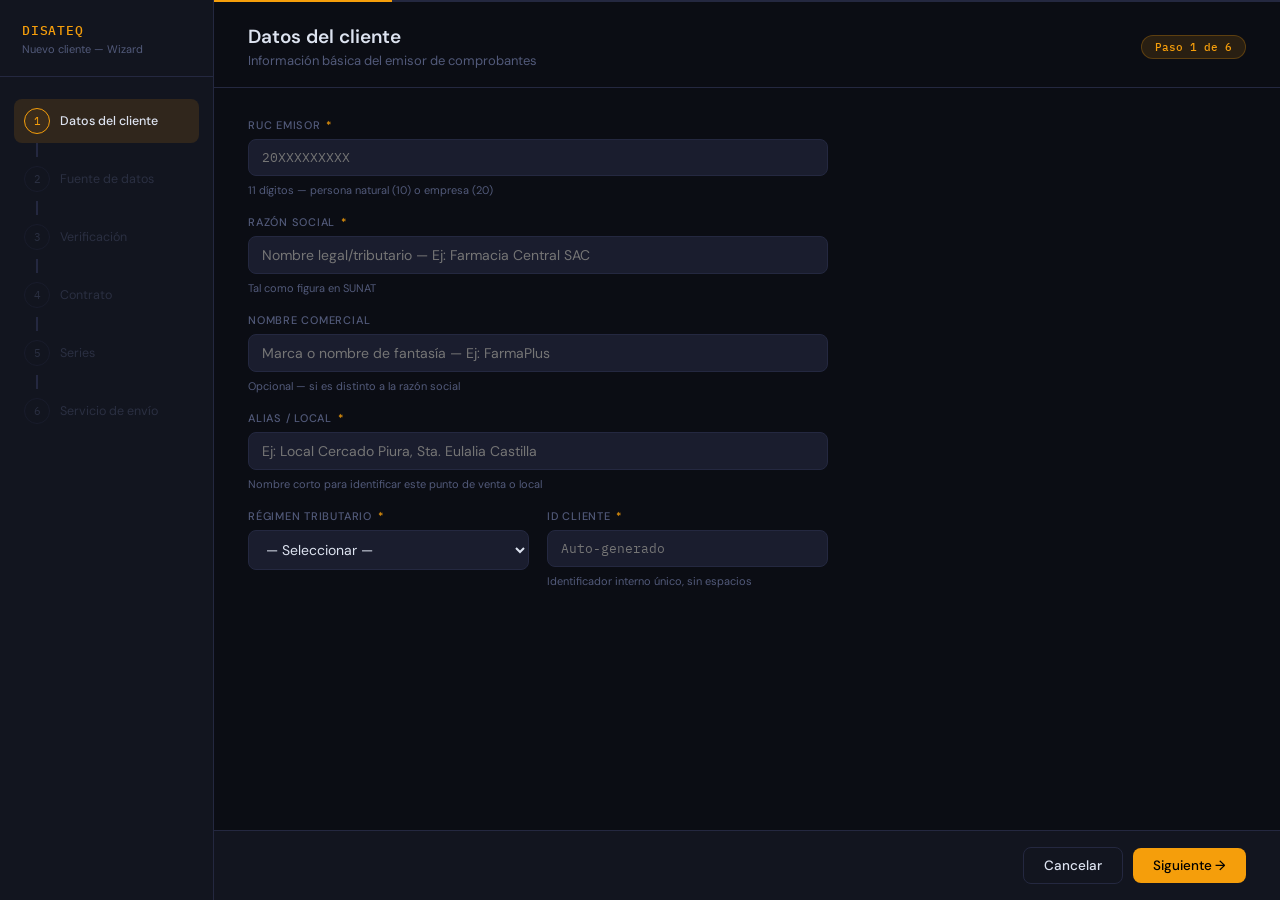
==== commit 947502f1: "fix: TASK-005 wizard.html reescritura completa" ====
--- a/src/ui/frontend/wizard.html
+++ b/src/ui/frontend/wizard.html
@@ -1,4 +1,4 @@
-﻿<!DOCTYPE html>
+<!DOCTYPE html>
 <html lang="es">
 <head>
 <meta charset="UTF-8">
@@ -31,6 +31,14 @@
   color: var(--text);
   font-family: var(--sans);
   display: flex;
+  flex-direction: column;
+}
+
+/* ─── LAYOUT ──────────────────────────────────────────────── */
+.app {
+  display: flex;
+  flex: 1;
+  overflow: hidden;
 }
 
 /* ─── SIDEBAR ─────────────────────────────────────────────── */
@@ -41,9 +49,7 @@
   border-right: 1px solid var(--border);
   display: flex;
   flex-direction: column;
-  padding: 0;
-}
-
+}
 .sidebar-brand {
   padding: 22px 22px 20px;
   border-bottom: 1px solid var(--border);
@@ -55,11 +61,7 @@
   color: var(--accent);
   letter-spacing: .06em;
 }
-.brand-sub {
-  font-size: 11px;
-  color: var(--text-muted);
-  margin-top: 3px;
-}
+.brand-sub { font-size: 11px; color: var(--text-muted); margin-top: 3px; }
 
 .steps-nav {
   flex: 1;
@@ -67,7 +69,6 @@
   display: flex;
   flex-direction: column;
 }
-
 .step-row {
   display: flex;
   align-items: center;
@@ -76,39 +77,28 @@
   border-radius: 8px;
   cursor: pointer;
   transition: background .15s;
-  position: relative;
 }
 .step-row.locked  { cursor: default; opacity: .38; pointer-events: none; }
 .step-row.active  { background: var(--accent-dim); }
 .step-row:not(.locked):not(.active):hover { background: var(--surface-2); }
 
 .step-bullet {
-  width: 26px;
-  height: 26px;
+  width: 26px; height: 26px;
   border-radius: 50%;
   border: 1.5px solid var(--border);
-  display: flex;
-  align-items: center;
-  justify-content: center;
+  display: flex; align-items: center; justify-content: center;
   font-family: var(--mono);
   font-size: 11px;
   color: var(--text-muted);
   flex-shrink: 0;
   transition: all .2s;
 }
-.step-row.active  .step-bullet { border-color: var(--accent); color: var(--accent); background: var(--accent-glow); }
-.step-row.done    .step-bullet { border-color: var(--success); color: var(--success); background: rgba(16,185,129,.1); font-size: 13px; }
-
+.step-row.active .step-bullet { border-color: var(--accent); color: var(--accent); background: var(--accent-glow); }
+.step-row.done   .step-bullet { border-color: var(--success); color: var(--success); background: rgba(16,185,129,.1); font-size: 13px; }
 .step-text { font-size: 12.5px; color: var(--text-muted); line-height: 1.2; }
 .step-row.active .step-text { color: var(--text); font-weight: 500; }
 .step-row.done   .step-text { color: var(--text); }
-
-.step-wire {
-  width: 1.5px;
-  height: 14px;
-  background: var(--border);
-  margin: 0 0 0 22px;
-}
+.step-wire { width: 1.5px; height: 14px; background: var(--border); margin: 0 0 0 22px; }
 
 /* ─── MAIN ────────────────────────────────────────────────── */
 .main {
@@ -118,43 +108,38 @@
   overflow: hidden;
   min-width: 0;
 }
-
-.progress-bar { height: 2px; background: var(--border); }
+.progress-bar  { height: 2px; background: var(--border); flex-shrink: 0; }
 .progress-fill { height: 100%; background: var(--accent); transition: width .45s ease; }
 
 .main-header {
   padding: 22px 34px 18px;
   border-bottom: 1px solid var(--border);
-  display: flex;
-  align-items: center;
-  justify-content: space-between;
+  display: flex; align-items: center; justify-content: space-between;
   flex-shrink: 0;
 }
 .step-title { font-size: 19px; font-weight: 600; }
 .step-desc  { font-size: 13px; color: var(--text-muted); margin-top: 3px; }
-
 .badge {
-  padding: 4px 13px;
-  border-radius: 20px;
-  font-family: var(--mono);
-  font-size: 11px;
-  font-weight: 500;
-  background: var(--accent-dim);
-  border: 1px solid rgba(245,158,11,.25);
-  color: var(--accent);
-  white-space: nowrap;
-}
-
-.panel-scroll {
-  flex: 1;
-  overflow-y: auto;
-  padding: 30px 34px;
-}
+  padding: 4px 13px; border-radius: 20px;
+  font-family: var(--mono); font-size: 11px; font-weight: 500;
+  background: var(--accent-dim); border: 1px solid rgba(245,158,11,.25); color: var(--accent);
+}
+
+.panel-scroll { flex: 1; overflow-y: auto; padding: 30px 34px; }
 .panel-scroll::-webkit-scrollbar { width: 5px; }
-.panel-scroll::-webkit-scrollbar-track { background: transparent; }
 .panel-scroll::-webkit-scrollbar-thumb { background: var(--border); border-radius: 3px; }
 
-/* ─── FORM BASE ───────────────────────────────────────────── */
+/* ─── NAV FOOTER ──────────────────────────────────────────── */
+.nav-footer {
+  padding: 16px 34px;
+  border-top: 1px solid var(--border);
+  display: flex; align-items: center; justify-content: space-between;
+  background: var(--surface);
+  flex-shrink: 0;
+}
+.nav-l, .nav-r { display: flex; gap: 10px; align-items: center; }
+
+/* ─── FORM ────────────────────────────────────────────────── */
 .fg {
   display: grid;
   grid-template-columns: 1fr 1fr;
@@ -162,15 +147,11 @@
   max-width: 580px;
 }
 .fg.w1 { grid-template-columns: 1fr; }
-
 .f { display: flex; flex-direction: column; gap: 7px; }
 .f.s2 { grid-column: span 2; }
-
 .f label {
-  font-size: 11px;
-  font-weight: 500;
-  text-transform: uppercase;
-  letter-spacing: .07em;
+  font-size: 11px; font-weight: 500;
+  text-transform: uppercase; letter-spacing: .07em;
   color: var(--text-muted);
 }
 .f label .req { color: var(--accent); margin-left: 2px; }
@@ -187,34 +168,22 @@
   width: 100%;
   transition: border-color .15s, background .15s;
 }
-input:focus, select:focus, textarea:focus {
-  border-color: var(--accent);
-  background: var(--surface);
-}
+input:focus, select:focus { border-color: var(--accent); background: var(--surface); }
 input.err, select.err { border-color: var(--error) !important; }
 input:disabled { opacity: .4; cursor: not-allowed; }
-
 .mono { font-family: var(--mono); font-size: 13px; }
 select option { background: var(--surface-2); }
 input[type=password] { font-family: var(--mono); letter-spacing: .12em; }
-
+input[type=number]   { font-family: var(--mono); }
 .hint { font-size: 11px; color: var(--text-muted); }
 .ferr { font-size: 11px; color: var(--error); }
 
 /* ─── BUTTONS ─────────────────────────────────────────────── */
 .btn {
-  padding: 9px 20px;
-  border-radius: 8px;
-  border: none;
-  font-family: var(--sans);
-  font-size: 13.5px;
-  font-weight: 500;
-  cursor: pointer;
-  display: inline-flex;
-  align-items: center;
-  gap: 7px;
-  transition: all .15s;
-  white-space: nowrap;
+  padding: 9px 20px; border-radius: 8px; border: none;
+  font-family: var(--sans); font-size: 13.5px; font-weight: 500;
+  cursor: pointer; display: inline-flex; align-items: center; gap: 7px;
+  transition: all .15s; white-space: nowrap;
 }
 .btn-primary  { background: var(--accent); color: #000; }
 .btn-primary:hover  { background: #fbbf24; }
@@ -228,27 +197,10 @@
 .btn-success:disabled { opacity: .4; cursor: default; }
 .btn-sm { padding: 6px 13px; font-size: 12.5px; }
 
-/* ─── NAV FOOTER ──────────────────────────────────────────── */
-.nav-footer {
-  padding: 16px 34px;
-  border-top: 1px solid var(--border);
-  display: flex;
-  align-items: center;
-  justify-content: space-between;
-  background: var(--surface);
-  flex-shrink: 0;
-}
-.nav-l, .nav-r { display: flex; gap: 10px; align-items: center; }
-
 /* ─── ALERTS ──────────────────────────────────────────────── */
 .al {
-  padding: 11px 15px;
-  border-radius: 8px;
-  font-size: 13px;
-  display: flex;
-  align-items: flex-start;
-  gap: 9px;
-  line-height: 1.4;
+  padding: 11px 15px; border-radius: 8px; font-size: 13px;
+  display: flex; align-items: flex-start; gap: 9px; line-height: 1.4;
 }
 .al-info    { background: rgba(99,102,241,.1);  border: 1px solid rgba(99,102,241,.25);  color: #a5b4fc; }
 .al-success { background: rgba(16,185,129,.1);  border: 1px solid rgba(16,185,129,.25);  color: #34d399; }
@@ -258,133 +210,93 @@
 /* ─── SPINNER ─────────────────────────────────────────────── */
 .spin {
   width: 17px; height: 17px;
-  border: 2px solid var(--border);
-  border-top-color: var(--accent);
-  border-radius: 50%;
-  animation: rot .65s linear infinite;
-  flex-shrink: 0;
+  border: 2px solid var(--border); border-top-color: var(--accent);
+  border-radius: 50%; animation: rot .65s linear infinite; flex-shrink: 0;
 }
 @keyframes rot { to { transform: rotate(360deg); } }
 
-/* ─── STEP 3 table ────────────────────────────────────────── */
-.tbl-wrap {
-  border: 1px solid var(--border);
-  border-radius: 8px;
-  overflow: auto;
-  margin-top: 16px;
-  max-width: 800px;
-}
-.tbl {
-  width: 100%;
-  border-collapse: collapse;
-  font-family: var(--mono);
-  font-size: 12px;
-}
-.tbl th {
-  background: var(--surface-2);
-  padding: 9px 13px;
-  text-align: left;
-  color: var(--accent);
-  border-bottom: 1px solid var(--border);
-  white-space: nowrap;
-}
-.tbl td {
-  padding: 8px 13px;
-  border-bottom: 1px solid rgba(36,40,64,.5);
-  color: var(--text);
-  max-width: 180px;
-  white-space: nowrap;
-  overflow: hidden;
-  text-overflow: ellipsis;
-}
+/* ─── TABLE ───────────────────────────────────────────────── */
+.tbl-wrap { border: 1px solid var(--border); border-radius: 8px; overflow: auto; margin-top: 16px; max-width: 800px; }
+.tbl { width: 100%; border-collapse: collapse; font-family: var(--mono); font-size: 12px; }
+.tbl th { background: var(--surface-2); padding: 9px 13px; text-align: left; color: var(--accent); border-bottom: 1px solid var(--border); white-space: nowrap; }
+.tbl td { padding: 8px 13px; border-bottom: 1px solid rgba(36,40,64,.5); color: var(--text); max-width: 200px; white-space: nowrap; overflow: hidden; text-overflow: ellipsis; }
 .tbl tr:last-child td { border-bottom: none; }
 .tbl tr:hover td { background: var(--surface-2); }
 
-/* ─── STEP 4 contract ─────────────────────────────────────── */
+/* ─── SCORE ───────────────────────────────────────────────── */
+.score-bar { display: flex; align-items: center; gap: 10px; margin-bottom: 6px; }
+.score-pct { font-family: var(--mono); font-size: 22px; font-weight: 500; }
+.score-pct.hi  { color: var(--success); }
+.score-pct.mid { color: var(--accent); }
+.score-pct.lo  { color: var(--error); }
+
+/* ─── PRUEBA MAPEO ────────────────────────────────────────── */
+.prueba-wrap { border: 1px solid var(--border); border-radius: 8px; overflow: auto; max-width: 100%; margin-top: 8px; }
+.prueba-tbl  { width: 100%; border-collapse: collapse; font-size: 12px; font-family: var(--mono); }
+.prueba-tbl th { background: var(--surface-2); padding: 8px 12px; text-align: left; color: var(--accent); border-bottom: 1px solid var(--border); white-space: nowrap; }
+.prueba-tbl td { padding: 7px 12px; border-bottom: 1px solid rgba(36,40,64,.4); color: var(--text); white-space: nowrap; max-width: 160px; overflow: hidden; text-overflow: ellipsis; }
+.prueba-tbl td.vacio { color: var(--error); font-style: italic; }
+.prueba-tbl tr:last-child td { border-bottom: none; }
+
+/* ─── CONTRATO ────────────────────────────────────────────── */
 .csec { margin-bottom: 26px; }
 .csec-title {
-  font-size: 10.5px;
-  text-transform: uppercase;
-  letter-spacing: .1em;
-  color: var(--accent);
-  font-family: var(--mono);
-  padding-bottom: 9px;
-  border-bottom: 1px solid var(--border);
-  margin-bottom: 14px;
-}
-.fmap {
-  display: grid;
-  grid-template-columns: 150px 1fr;
-  align-items: center;
-  gap: 10px;
-  margin-bottom: 10px;
-}
-.fmap-label {
-  font-size: 13px;
-  color: var(--text-muted);
-  display: flex;
-  align-items: center;
-  gap: 6px;
-}
+  font-size: 10.5px; text-transform: uppercase; letter-spacing: .1em;
+  color: var(--accent); font-family: var(--mono);
+  padding-bottom: 9px; border-bottom: 1px solid var(--border); margin-bottom: 14px;
+}
+.fmap { display: grid; grid-template-columns: 160px 1fr; align-items: center; gap: 10px; margin-bottom: 10px; }
+.fmap-label { font-size: 13px; color: var(--text-muted); display: flex; align-items: center; gap: 6px; }
 .dot { width: 5px; height: 5px; border-radius: 50%; background: var(--accent); flex-shrink: 0; }
 
-/* ─── STEP 5 series ───────────────────────────────────────── */
-.series-grid {
-  display: grid;
-  grid-template-columns: 1fr 1fr;
-  gap: 14px;
-  max-width: 560px;
-}
+/* ─── SERIES ──────────────────────────────────────────────── */
+.series-grid { display: grid; grid-template-columns: 1fr 1fr; gap: 14px; max-width: 560px; }
 .scard {
-  background: var(--surface-2);
-  border: 1.5px solid var(--border);
-  border-radius: 10px;
-  padding: 16px;
-  transition: border-color .2s;
+  background: var(--surface-2); border: 1.5px solid var(--border);
+  border-radius: 10px; padding: 16px; transition: border-color .2s;
 }
 .scard.on { border-color: rgba(245,158,11,.4); }
-.scard-hdr {
-  display: flex;
-  align-items: center;
-  justify-content: space-between;
-  margin-bottom: 12px;
-}
+.scard-hdr { display: flex; align-items: center; justify-content: space-between; margin-bottom: 12px; }
 .scard-name { font-size: 13px; font-weight: 500; }
 .scard-type { font-family: var(--mono); font-size: 10.5px; color: var(--text-muted); }
-
-/* toggle */
+.corr-label { font-size: 10px; text-transform: uppercase; letter-spacing: .06em; color: var(--text-muted); margin-bottom: 4px; margin-top: 10px; }
+
 .tog { position: relative; width: 38px; height: 21px; flex-shrink: 0; }
 .tog input { opacity: 0; width: 0; height: 0; }
-.tog-s {
-  position: absolute; inset: 0;
-  background: var(--border); border-radius: 11px;
-  cursor: pointer; transition: background .2s;
-}
+.tog-s { position: absolute; inset: 0; background: var(--border); border-radius: 11px; cursor: pointer; transition: background .2s; }
 .tog-s::before {
-  content: '';
-  position: absolute;
-  width: 15px; height: 15px;
-  left: 3px; top: 3px;
-  background: var(--text-muted);
-  border-radius: 50%;
-  transition: transform .2s, background .2s;
+  content: ''; position: absolute;
+  width: 15px; height: 15px; left: 3px; top: 3px;
+  background: var(--text-muted); border-radius: 50%; transition: transform .2s, background .2s;
 }
 .tog input:checked ~ .tog-s { background: var(--accent-dim); border: 1px solid var(--accent); }
 .tog input:checked ~ .tog-s::before { transform: translateX(17px); background: var(--accent); }
 
-/* ─── STEP 6 endpoint tabs ────────────────────────────────── */
-
-/* ─── STEP 6 endpoints ────────────────────────────────────── */
-.ep-card { background:var(--surface-2); border:1.5px solid var(--border); border-radius:9px; padding:14px 16px; display:flex; align-items:center; gap:10px; margin-bottom:8px; }
-.ep-card select, .ep-card input { background:var(--bg); border:1.5px solid var(--border); border-radius:7px; color:var(--text); font-family:var(--mono); font-size:13px; padding:7px 10px; outline:none; }
-.ep-card select:focus, .ep-card input:focus { border-color:var(--accent); }
-.ep-card select { width:170px; flex-shrink:0; }
-.ep-card input  { flex:1; min-width:0; }
-.ep-card .ep-del { background:transparent; border:1px solid var(--border); color:var(--text-muted); border-radius:6px; cursor:pointer; padding:5px 9px; font-size:13px; flex-shrink:0; }
-.ep-card .ep-del:hover { border-color:var(--error); color:var(--error); }
-.ep-empty { font-size:12px; color:var(--text-muted); font-style:italic; padding:8px 0; }
-
-/* ─── SUCCESS screen ──────────────────────────────────────── */
+/* ─── ENDPOINTS ───────────────────────────────────────────── */
+.ep-card {
+  background: var(--surface-2); border: 1.5px solid var(--border);
+  border-radius: 9px; padding: 12px 14px;
+  display: flex; align-items: center; gap: 10px; margin-bottom: 8px;
+}
+.ep-card select {
+  background: var(--bg); border: 1.5px solid var(--border); border-radius: 7px;
+  color: var(--text); font-family: var(--mono); font-size: 12px;
+  padding: 7px 10px; outline: none; width: 190px; flex-shrink: 0;
+}
+.ep-card input {
+  background: var(--bg); border: 1.5px solid var(--border); border-radius: 7px;
+  color: var(--text); font-family: var(--mono); font-size: 12px;
+  padding: 7px 10px; outline: none; flex: 1; min-width: 0; width: auto;
+}
+.ep-card select:focus, .ep-card input:focus { border-color: var(--accent); }
+.ep-del {
+  background: transparent; border: 1px solid var(--border); color: var(--text-muted);
+  border-radius: 6px; cursor: pointer; padding: 5px 9px; font-size: 14px; flex-shrink: 0;
+}
+.ep-del:hover { border-color: var(--error); color: var(--error); }
+.ep-empty { font-size: 12px; color: var(--text-muted); font-style: italic; padding: 8px 2px; }
+
+/* ─── SUCCESS ─────────────────────────────────────────────── */
 .ok-screen {
   display: flex; flex-direction: column;
   align-items: center; justify-content: center;
@@ -393,14 +305,12 @@
 .ok-icon {
   width: 62px; height: 62px; border-radius: 50%;
   background: rgba(16,185,129,.1); border: 2px solid var(--success);
-  display: flex; align-items: center; justify-content: center;
-  font-size: 26px;
+  display: flex; align-items: center; justify-content: center; font-size: 26px;
 }
 .ok-title { font-size: 21px; font-weight: 600; }
 .ok-sub   { font-size: 13.5px; color: var(--text-muted); max-width: 360px; line-height: 1.5; }
 .id-pill  {
-  font-family: var(--mono); font-size: 13px;
-  padding: 5px 16px;
+  font-family: var(--mono); font-size: 13px; padding: 5px 16px;
   background: var(--accent-dim); border: 1px solid rgba(245,158,11,.3);
   border-radius: 20px; color: var(--accent);
 }
@@ -408,426 +318,419 @@
 /* ─── UTILS ───────────────────────────────────────────────── */
 .hidden  { display: none !important; }
 .panel   { animation: fadeup .2s ease; }
-@keyframes fadeup { from { opacity:0; transform:translateY(5px); } to { opacity:1; transform:translateY(0); } }
-
+@keyframes fadeup { from { opacity:0; transform:translateY(5px); } to { opacity:1; transform:none; } }
 .row     { display: flex; align-items: center; gap: 10px; }
 .col     { display: flex; flex-direction: column; gap: 10px; }
 .mt8     { margin-top: 8px; }
 .mt16    { margin-top: 16px; }
 .mt22    { margin-top: 22px; }
-/* ─── STEP 4 prueba mapeo ─────────────────────────────────── */
-.prueba-wrap { margin-top:18px; border:1px solid var(--border); border-radius:8px; overflow:auto; max-width:100%; }
-.prueba-tbl  { width:100%; border-collapse:collapse; font-size:12px; font-family:var(--mono); }
-.prueba-tbl th { background:var(--surface-2); padding:8px 12px; text-align:left; color:var(--accent); border-bottom:1px solid var(--border); white-space:nowrap; }
-.prueba-tbl td { padding:7px 12px; border-bottom:1px solid rgba(36,40,64,.4); color:var(--text); white-space:nowrap; max-width:160px; overflow:hidden; text-overflow:ellipsis; }
-.prueba-tbl td.vacio { color:var(--error); font-style:italic; }
-.prueba-tbl tr:last-child td { border-bottom:none; }
-.score-bar { display:flex; align-items:center; gap:10px; margin-bottom:8px; }
-.score-pct  { font-family:var(--mono); font-size:20px; font-weight:500; }
-.score-pct.hi  { color:var(--success); }
-.score-pct.mid { color:var(--accent); }
-.score-pct.lo  { color:var(--error); }
 </style>
 </head>
 <body>
 
-<!-- ══════════════ SIDEBAR ══════════════ -->
-<aside class="sidebar">
-  <div class="sidebar-brand">
-    <div class="brand-name">DISATEQ</div>
-    <div class="brand-sub">Nuevo cliente — Wizard</div>
-  </div>
-  <nav class="steps-nav" id="stepsNav">
-    <div class="step-row active" data-step="1" id="sr1"><div class="step-bullet" id="sb1">1</div><div class="step-text">Datos del cliente</div></div>
-    <div class="step-wire"></div>
-    <div class="step-row locked" data-step="2" id="sr2"><div class="step-bullet" id="sb2">2</div><div class="step-text">Fuente de datos</div></div>
-    <div class="step-wire"></div>
-    <div class="step-row locked" data-step="3" id="sr3"><div class="step-bullet" id="sb3">3</div><div class="step-text">Verificación</div></div>
-    <div class="step-wire"></div>
-    <div class="step-row locked" data-step="4" id="sr4"><div class="step-bullet" id="sb4">4</div><div class="step-text">Contrato</div></div>
-    <div class="step-wire"></div>
-    <div class="step-row locked" data-step="5" id="sr5"><div class="step-bullet" id="sb5">5</div><div class="step-text">Series</div></div>
-    <div class="step-wire"></div>
-    <div class="step-row locked" data-step="6" id="sr6"><div class="step-bullet" id="sb6">6</div><div class="step-text">Credenciales</div></div>
-  </nav>
-</aside>
-
-<!-- ══════════════ MAIN ══════════════ -->
-<div class="main">
-  <div class="progress-bar"><div class="progress-fill" id="progressFill" style="width:16.6%"></div></div>
-
-  <div class="main-header" id="mainHeader">
-    <div>
-      <div class="step-title" id="stepTitle">Datos del cliente</div>
-      <div class="step-desc" id="stepDesc">Información básica del emisor de comprobantes</div>
+<div class="app">
+
+  <!-- ══ SIDEBAR ══════════════════════════════════════════════ -->
+  <aside class="sidebar">
+    <div class="sidebar-brand">
+      <div class="brand-name">DISATEQ</div>
+      <div class="brand-sub">Nuevo cliente — Wizard</div>
     </div>
-    <div class="badge" id="stepBadge">Paso 1 de 6</div>
-  </div>
-
-  <div class="panel-scroll" id="panelScroll">
-
-    <!-- ── PASO 1 — CLIENTE ─────────────────────────────── -->
-    <div class="panel" id="p1">
-      <div class="fg">
-
-        <!-- RUC -->
-        <div class="f s2">
-          <label>RUC Emisor <span class="req">*</span></label>
-          <input type="text" id="f_ruc" class="mono" maxlength="11" placeholder="20XXXXXXXXX" autocomplete="off">
-          <div class="hint">11 dígitos — persona natural (10) o empresa (20)</div>
-          <div class="ferr hidden" id="e_ruc"></div>
+    <nav class="steps-nav" id="stepsNav">
+      <div class="step-row active" data-step="1" id="sr1"><div class="step-bullet" id="sb1">1</div><div class="step-text">Datos del cliente</div></div>
+      <div class="step-wire"></div>
+      <div class="step-row locked" data-step="2" id="sr2"><div class="step-bullet" id="sb2">2</div><div class="step-text">Fuente de datos</div></div>
+      <div class="step-wire"></div>
+      <div class="step-row locked" data-step="3" id="sr3"><div class="step-bullet" id="sb3">3</div><div class="step-text">Verificación</div></div>
+      <div class="step-wire"></div>
+      <div class="step-row locked" data-step="4" id="sr4"><div class="step-bullet" id="sb4">4</div><div class="step-text">Contrato</div></div>
+      <div class="step-wire"></div>
+      <div class="step-row locked" data-step="5" id="sr5"><div class="step-bullet" id="sb5">5</div><div class="step-text">Series</div></div>
+      <div class="step-wire"></div>
+      <div class="step-row locked" data-step="6" id="sr6"><div class="step-bullet" id="sb6">6</div><div class="step-text">Servicio de envío</div></div>
+    </nav>
+  </aside>
+
+  <!-- ══ MAIN ═════════════════════════════════════════════════ -->
+  <div class="main">
+    <div class="progress-bar"><div class="progress-fill" id="progressFill" style="width:16.6%"></div></div>
+
+    <div class="main-header" id="mainHeader">
+      <div>
+        <div class="step-title" id="stepTitle">Datos del cliente</div>
+        <div class="step-desc"  id="stepDesc">Información básica del emisor de comprobantes</div>
+      </div>
+      <div class="badge" id="stepBadge">Paso 1 de 6</div>
+    </div>
+
+    <div class="panel-scroll">
+
+      <!-- ── PASO 1 ──────────────────────────────────────────── -->
+      <div class="panel" id="p1">
+        <div class="fg">
+
+          <div class="f s2">
+            <label>RUC Emisor <span class="req">*</span></label>
+            <input type="text" id="f_ruc" class="mono" maxlength="11" placeholder="20XXXXXXXXX" autocomplete="off">
+            <div class="hint">11 dígitos — persona natural (10) o empresa (20)</div>
+            <div class="ferr hidden" id="e_ruc"></div>
+          </div>
+
+          <div class="f s2">
+            <label>Razón Social <span class="req">*</span></label>
+            <input type="text" id="f_rs" placeholder="Nombre legal/tributario — Ej: Farmacia Central SAC" autocomplete="off">
+            <div class="hint">Tal como figura en SUNAT</div>
+            <div class="ferr hidden" id="e_rs"></div>
+          </div>
+
+          <div class="f s2">
+            <label>Nombre Comercial</label>
+            <input type="text" id="f_nc" placeholder="Marca o nombre de fantasía — Ej: FarmaPlus" autocomplete="off">
+            <div class="hint">Opcional — si es distinto a la razón social</div>
+          </div>
+
+          <div class="f s2">
+            <label>Alias / Local <span class="req">*</span></label>
+            <input type="text" id="f_alias" placeholder="Ej: Local Cercado Piura, Sta. Eulalia Castilla" autocomplete="off">
+            <div class="hint">Nombre corto para identificar este punto de venta o local</div>
+            <div class="ferr hidden" id="e_alias"></div>
+          </div>
+
+          <div class="f">
+            <label>Régimen Tributario <span class="req">*</span></label>
+            <select id="f_reg">
+              <option value="">— Seleccionar —</option>
+              <option value="NRUS">NRUS — Nuevo RUS</option>
+              <option value="RER">RER — Régimen Especial</option>
+              <option value="RMT">RMT — MYPE Tributario</option>
+              <option value="RG">RG — Régimen General</option>
+            </select>
+            <div class="ferr hidden" id="e_reg"></div>
+          </div>
+
+          <div class="f">
+            <label>ID Cliente <span class="req">*</span></label>
+            <input type="text" id="f_id" class="mono" placeholder="Auto-generado" autocomplete="off">
+            <div class="hint">Identificador interno único, sin espacios</div>
+            <div class="ferr hidden" id="e_id"></div>
+          </div>
+
         </div>
-
-        <!-- Razón Social -->
-        <div class="f s2">
-          <label>Razón Social <span class="req">*</span></label>
-          <input type="text" id="f_rs" placeholder="Nombre legal/tributario — Ej: Farmacia Central SAC" autocomplete="off">
-          <div class="hint">Tal como figura en SUNAT</div>
-          <div class="ferr hidden" id="e_rs"></div>
+      </div>
+
+      <!-- ── PASO 2 ──────────────────────────────────────────── -->
+      <div class="panel hidden" id="p2">
+        <div class="fg" style="max-width:560px">
+
+          <div class="f s2">
+            <label>Tipo de fuente <span class="req">*</span></label>
+            <select id="f_tipo" onchange="onTipoFuente()">
+              <option value="">— Seleccionar —</option>
+              <option value="dbf">DBF (FoxPro / Clipper)</option>
+              <option value="excel">Excel (.xlsx / .xls)</option>
+              <option value="csv">CSV</option>
+              <option value="sqlserver">SQL Server</option>
+              <option value="mysql">MySQL / MariaDB</option>
+              <option value="postgresql">PostgreSQL</option>
+              <option value="access">Access (.mdb / .accdb)</option>
+            </select>
+          </div>
+
+          <div class="f s2 hidden" id="grp_file">
+            <label>Ruta <span id="lbl_file"></span><span class="req">*</span></label>
+            <div class="row">
+              <input type="text" id="f_ruta" class="mono" placeholder="C:\sistemas\data" style="flex:1">
+              <button class="btn btn-outline btn-sm" onclick="explorarRuta()">Explorar</button>
+            </div>
+            <div class="hint" id="hint_ruta"></div>
+            <div class="ferr hidden" id="e_ruta"></div>
+          </div>
+
+          <div class="f s2 hidden" id="grp_db_host">
+            <label>Host <span class="req">*</span></label>
+            <input type="text" id="f_host" class="mono" value="localhost">
+          </div>
+          <div class="f hidden" id="grp_db_port">
+            <label>Puerto</label>
+            <input type="text" id="f_port" class="mono">
+          </div>
+          <div class="f hidden" id="grp_db_name">
+            <label>Base de datos <span class="req">*</span></label>
+            <input type="text" id="f_dbname" class="mono" placeholder="nombre_bd">
+          </div>
+          <div class="f hidden" id="grp_db_user">
+            <label>Usuario <span class="req">*</span></label>
+            <input type="text" id="f_dbuser" class="mono" autocomplete="off">
+          </div>
+          <div class="f hidden" id="grp_db_pass">
+            <label>Contraseña</label>
+            <input type="password" id="f_dbpass" placeholder="••••••••" autocomplete="new-password">
+          </div>
+
         </div>
-
-        <!-- Nombre Comercial -->
-        <div class="f s2">
-          <label>Nombre Comercial</label>
-          <input type="text" id="f_nc" placeholder="Marca o nombre de fantasía — Ej: FarmaPlus" autocomplete="off">
-          <div class="hint">Si es distinto a la razón social. Opcional.</div>
+      </div>
+
+      <!-- ── PASO 3 ──────────────────────────────────────────── -->
+      <div class="panel hidden" id="p3">
+        <div style="max-width:760px">
+          <div class="al al-info mt8" style="margin-bottom:20px">
+            <span>ℹ</span>
+            <span>El motor leerá los archivos de la fuente. Confirma que el acceso es correcto antes de continuar.</span>
+          </div>
+          <div class="row" style="margin-bottom:18px">
+            <button class="btn btn-primary" id="btnTest" onclick="testConexion()">Probar conexión</button>
+            <div class="spin hidden" id="spinTest"></div>
+            <span id="lblTest" style="font-size:13px;color:var(--text-muted)"></span>
+          </div>
+          <div id="resTest" class="hidden col" style="gap:12px">
+            <div class="al" id="alTest"></div>
+            <div class="tbl-wrap hidden" id="tblWrap">
+              <table class="tbl"><thead id="tblHead"></thead><tbody id="tblBody"></tbody></table>
+            </div>
+            <div style="font-size:11.5px;color:var(--text-muted)" id="tblInfo"></div>
+          </div>
         </div>
-
-        <!-- Alias -->
-        <div class="f s2">
-          <label>Alias / Local <span class="req">*</span></label>
-          <input type="text" id="f_alias" placeholder="Ej: Local Cercado Piura, Sta. Eulalia Castilla" autocomplete="off">
-          <div class="hint">Nombre corto para identificar este punto de venta o local</div>
-          <div class="ferr hidden" id="e_alias"></div>
+      </div>
+
+      <!-- ── PASO 4 ──────────────────────────────────────────── -->
+      <div class="panel hidden" id="p4">
+        <div style="max-width:660px">
+
+          <!-- Score + acciones -->
+          <div class="row" style="justify-content:space-between;align-items:flex-start;margin-bottom:18px;gap:12px;flex-wrap:wrap">
+            <div id="scoreWrap" class="hidden" style="flex:1;min-width:180px">
+              <div class="score-bar">
+                <div class="score-pct hi" id="scorePct">—</div>
+                <div style="font-size:12px;color:var(--text-muted);line-height:1.4" id="scoreDesc"></div>
+              </div>
+            </div>
+            <div class="row" style="gap:8px;flex-shrink:0">
+              <button class="btn btn-outline btn-sm" id="btnPrueba" onclick="probarMapeo()">▶ Probar mapeo</button>
+              <button class="btn btn-outline btn-sm" id="btnAuto"   onclick="autoContrato()">✦ IA</button>
+            </div>
+          </div>
+
+          <div id="alAuto" class="hidden" style="margin-bottom:12px"></div>
+
+          <!-- Resultado prueba -->
+          <div id="pruebaSec" class="hidden" style="margin-bottom:20px">
+            <div style="font-size:11px;text-transform:uppercase;letter-spacing:.07em;color:var(--text-muted);margin-bottom:8px;font-family:var(--mono)">Muestra de datos reales</div>
+            <div id="alPrueba" class="hidden" style="margin-bottom:8px"></div>
+            <div class="prueba-wrap hidden" id="pruebaWrap">
+              <table class="prueba-tbl"><thead id="pruebaTHead"></thead><tbody id="pruebaTBody"></tbody></table>
+            </div>
+          </div>
+
+          <!-- Tabla comprobantes -->
+          <div class="csec">
+            <div class="csec-title">Tabla de comprobantes</div>
+            <div class="fg" style="max-width:100%">
+              <div class="f">
+                <label>Tabla / archivo <span class="req">*</span></label>
+                <input type="text" id="c_tabla" class="mono" placeholder="ej: enviosffee">
+              </div>
+              <div class="f">
+                <label>Campo flag <span class="req">*</span></label>
+                <input type="text" id="c_flag_c" class="mono" placeholder="ej: FLAG_ENVIO">
+              </div>
+              <div class="f">
+                <label>Valor pendiente <span class="req">*</span></label>
+                <input type="text" id="c_flag_v" class="mono" placeholder="ej: 2">
+              </div>
+              <div class="f">
+                <label>Tipo del valor</label>
+                <select id="c_flag_t">
+                  <option value="integer">integer</option>
+                  <option value="string">string</option>
+                </select>
+              </div>
+            </div>
+          </div>
+
+          <!-- Campos -->
+          <div class="csec">
+            <div class="csec-title">Campos del comprobante</div>
+            <div class="col" style="gap:9px">
+              <div class="fmap"><span class="fmap-label"><span class="dot"></span>Número <span class="req">*</span></span><input type="text" id="c_num" class="mono" placeholder="ej: NRO_MOVIM"></div>
+              <div class="fmap"><span class="fmap-label"><span class="dot"></span>Serie <span class="req">*</span></span><input type="text" id="c_ser" class="mono" placeholder="ej: SERIE_FACT"></div>
+              <div class="fmap"><span class="fmap-label"><span class="dot"></span>Tipo doc. <span class="req">*</span></span><input type="text" id="c_tdc" class="mono" placeholder="ej: TIPO_FACTU"></div>
+              <div class="fmap"><span class="fmap-label"><span class="dot"></span>Fecha <span class="req">*</span></span><input type="text" id="c_fec" class="mono" placeholder="ej: FECHA_EMIS"></div>
+              <div class="fmap"><span class="fmap-label"><span class="dot"></span>RUC cliente</span><input type="text" id="c_ruc" class="mono" placeholder="ej: RUC_CLIEN"></div>
+              <div class="fmap"><span class="fmap-label"><span class="dot"></span>Nombre cliente</span><input type="text" id="c_nom" class="mono" placeholder="ej: NOM_CLIEN"></div>
+              <div class="fmap"><span class="fmap-label"><span class="dot"></span>Total <span class="req">*</span></span><input type="text" id="c_tot" class="mono" placeholder="ej: TOT_PAGAR"></div>
+            </div>
+          </div>
+
+          <!-- Items -->
+          <div class="csec">
+            <div class="csec-title">Tabla de ítems (detalle)</div>
+            <div class="col" style="gap:9px">
+              <div class="fmap"><span class="fmap-label"><span class="dot"></span>Tabla ítems</span><input type="text" id="c_ti" class="mono" placeholder="ej: detalleventa"></div>
+              <div class="fmap"><span class="fmap-label"><span class="dot"></span>Join campo</span><input type="text" id="c_tj" class="mono" placeholder="ej: NRO_MOVIM"></div>
+              <div class="fmap"><span class="fmap-label"><span class="dot"></span>Código prod.</span><input type="text" id="c_tc" class="mono" placeholder="ej: COD_PROD"></div>
+              <div class="fmap"><span class="fmap-label"><span class="dot"></span>Descripción</span><input type="text" id="c_td" class="mono" placeholder="ej: NOM_PROD"></div>
+              <div class="fmap"><span class="fmap-label"><span class="dot"></span>Cantidad</span><input type="text" id="c_tq" class="mono" placeholder="ej: CANT_VEND"></div>
+              <div class="fmap"><span class="fmap-label"><span class="dot"></span>Precio unit.</span><input type="text" id="c_tp" class="mono" placeholder="ej: PRE_VENTA"></div>
+            </div>
+          </div>
+
         </div>
-
-        <!-- Régimen -->
-        <div class="f">
-          <label>Régimen Tributario <span class="req">*</span></label>
-          <select id="f_reg">
-            <option value="">— Seleccionar —</option>
-            <option value="NRUS">NRUS — Nuevo RUS</option>
-            <option value="RER">RER — Régimen Especial</option>
-            <option value="RMT">RMT — MYPE Tributario</option>
-            <option value="RG">RG — General</option>
-          </select>
-          <div class="ferr hidden" id="e_reg"></div>
+      </div>
+
+      <!-- ── PASO 5 ──────────────────────────────────────────── -->
+      <div class="panel hidden" id="p5">
+        <div style="max-width:580px">
+          <div class="al al-warn" style="margin-bottom:22px">
+            <span>⚠</span>
+            <span>Solo se procesarán comprobantes cuya serie esté habilitada. Las demás quedarán como IGNORADO.</span>
+          </div>
+          <div class="series-grid">
+
+            <!-- 01 Facturas -->
+            <div class="scard" id="sc_01">
+              <div class="scard-hdr">
+                <div><div class="scard-name">Facturas</div><div class="scard-type">Tipo 01 — F</div></div>
+                <label class="tog"><input type="checkbox" id="tog_01" onchange="toggleSerie('01')"><span class="tog-s"></span></label>
+              </div>
+              <div class="f">
+                <label style="font-size:10px">Serie</label>
+                <input type="text" id="s_01" class="mono" placeholder="F001" disabled>
+              </div>
+              <div class="corr-label">Correlativo inicio</div>
+              <input type="number" id="corr_01" class="mono" value="1" min="1" disabled style="width:110px;opacity:.4">
+            </div>
+
+            <!-- 02 Boletas -->
+            <div class="scard" id="sc_02">
+              <div class="scard-hdr">
+                <div><div class="scard-name">Boletas</div><div class="scard-type">Tipo 02 — B</div></div>
+                <label class="tog"><input type="checkbox" id="tog_02" onchange="toggleSerie('02')"><span class="tog-s"></span></label>
+              </div>
+              <div class="f">
+                <label style="font-size:10px">Serie</label>
+                <input type="text" id="s_02" class="mono" placeholder="B001" disabled>
+              </div>
+              <div class="corr-label">Correlativo inicio</div>
+              <input type="number" id="corr_02" class="mono" value="1" min="1" disabled style="width:110px;opacity:.4">
+            </div>
+
+            <!-- 07 Notas crédito -->
+            <div class="scard" id="sc_07">
+              <div class="scard-hdr">
+                <div><div class="scard-name">Notas de crédito</div><div class="scard-type">Tipo 07 — FC / BC</div></div>
+                <label class="tog"><input type="checkbox" id="tog_07" onchange="toggleSerie('07')"><span class="tog-s"></span></label>
+              </div>
+              <div class="f">
+                <label style="font-size:10px">Series (FC / BC)</label>
+                <div class="row" style="gap:6px">
+                  <input type="text" id="s_07a" class="mono" placeholder="FC01" disabled style="flex:1">
+                  <input type="text" id="s_07b" class="mono" placeholder="BC01" disabled style="flex:1">
+                </div>
+              </div>
+              <div class="corr-label">Correlativo inicio</div>
+              <input type="number" id="corr_07" class="mono" value="1" min="1" disabled style="width:110px;opacity:.4">
+            </div>
+
+            <!-- AN Anulaciones -->
+            <div class="scard" id="sc_an">
+              <div class="scard-hdr">
+                <div><div class="scard-name">Anulaciones</div><div class="scard-type">Resumen — BEE / FEE</div></div>
+                <label class="tog"><input type="checkbox" id="tog_an" onchange="toggleSerie('an')"><span class="tog-s"></span></label>
+              </div>
+              <div class="f">
+                <label style="font-size:10px">Serie</label>
+                <input type="text" id="s_an" class="mono" placeholder="BEE1" disabled>
+              </div>
+              <div class="corr-label">Correlativo inicio</div>
+              <input type="number" id="corr_an" class="mono" value="1" min="1" disabled style="width:110px;opacity:.4">
+            </div>
+
+          </div>
         </div>
-        <div class="f">
-          <label>ID Cliente <span class="req">*</span></label>
-          <input type="text" id="f_id" class="mono" placeholder="Auto-generado" autocomplete="off">
-          <div class="hint">Identificador interno único, sin espacios</div>
-          <div class="ferr hidden" id="e_id"></div>
+      </div>
+
+      <!-- ── PASO 6 ──────────────────────────────────────────── -->
+      <div class="panel hidden" id="p6">
+        <div style="max-width:560px">
+
+          <div class="fg w1" style="margin-bottom:22px">
+            <div class="f">
+              <label>Nombre del servicio <span class="req">*</span></label>
+              <input type="text" id="sv_nombre" placeholder="Ej: APIFAS, Nubefact, SUNAT directo..." autocomplete="off">
+              <div class="hint">Nombre con el que identificarás este proveedor</div>
+              <div class="ferr hidden" id="e_sv_nombre"></div>
+            </div>
+            <div class="f">
+              <label>Tipo de integración <span class="req">*</span></label>
+              <select id="sv_tipo">
+                <option value="">— Seleccionar —</option>
+                <option value="api_rest">API REST</option>
+                <option value="ose">OSE (Operador de Servicios Electrónicos)</option>
+                <option value="pse">PSE (Proveedor de Servicios Electrónicos)</option>
+                <option value="sunat_soap">SUNAT SOAP directo</option>
+              </select>
+              <div class="ferr hidden" id="e_sv_tipo"></div>
+            </div>
+          </div>
+
+          <div style="font-size:10.5px;text-transform:uppercase;letter-spacing:.08em;color:var(--text-muted);font-family:var(--mono);margin-bottom:10px">
+            Credenciales <span style="font-weight:400;text-transform:none;letter-spacing:0;font-family:var(--sans)">(opcional según proveedor)</span>
+          </div>
+          <div class="fg" style="margin-bottom:24px">
+            <div class="f">
+              <label>Usuario / RUC</label>
+              <input type="text" id="sv_user" class="mono" placeholder="Opcional" autocomplete="off">
+            </div>
+            <div class="f">
+              <label>Token / API Key / Clave SOL</label>
+              <input type="password" id="sv_token" class="mono" placeholder="Opcional" autocomplete="new-password">
+            </div>
+          </div>
+
+          <div style="display:flex;align-items:center;justify-content:space-between;margin-bottom:10px">
+            <div style="font-size:10.5px;text-transform:uppercase;letter-spacing:.08em;color:var(--text-muted);font-family:var(--mono)">
+              Endpoints
+            </div>
+            <button class="btn btn-outline btn-sm" onclick="agregarEndpoint()">+ Agregar endpoint</button>
+          </div>
+          <div id="ep_lista">
+            <div class="ep-empty" id="ep_vacio">Sin endpoints. Agrega al menos uno de tipo Comprobantes.</div>
+          </div>
+          <div class="ferr hidden mt8" id="e_eps"></div>
+
         </div>
       </div>
+
+      <!-- ── ÉXITO ───────────────────────────────────────────── -->
+      <div class="panel hidden" id="pOK">
+        <div class="ok-screen">
+          <div class="ok-icon">✓</div>
+          <div class="ok-title">Cliente configurado</div>
+          <div class="ok-sub">El contrato y el servicio de envío han sido guardados. El motor puede procesar este cliente.</div>
+          <div class="id-pill" id="okId"></div>
+          <div class="row mt8">
+            <button class="btn btn-primary" onclick="irDashboard()">Finalizar y cargar Motor</button>
+            <button class="btn btn-outline" onclick="nuevoCliente()">Configurar otro cliente</button>
+          </div>
+        </div>
+      </div>
+
+    </div><!-- /panel-scroll -->
+
+    <!-- ── NAV FOOTER ─────────────────────────────────────────── -->
+    <div class="nav-footer" id="navFooter">
+      <div class="nav-l">
+        <button class="btn btn-ghost" id="btnBack" onclick="goBack()" style="display:none">← Atrás</button>
+      </div>
+      <div class="nav-r">
+        <button class="btn btn-outline" onclick="cancelar()">Cancelar</button>
+        <button class="btn btn-primary" id="btnNext" onclick="goNext()">Siguiente →</button>
+      </div>
     </div>
 
-    <!-- ── PASO 2 — FUENTE ──────────────────────────────── -->
-    <div class="panel hidden" id="p2">
-      <div class="fg" style="max-width:560px">
-        <div class="f s2">
-          <label>Tipo de fuente <span class="req">*</span></label>
-          <select id="f_tipo" onchange="onTipoFuente()">
-            <option value="">— Seleccionar —</option>
-            <option value="dbf">DBF (FoxPro / Clipper)</option>
-            <option value="excel">Excel (.xlsx / .xls)</option>
-            <option value="csv">CSV</option>
-            <option value="sqlserver">SQL Server</option>
-            <option value="mysql">MySQL / MariaDB</option>
-            <option value="postgresql">PostgreSQL</option>
-            <option value="access">Access (.mdb / .accdb)</option>
-          </select>
-        </div>
-
-        <!-- archivos -->
-        <div class="f s2 hidden" id="grp_file">
-          <label>Ruta <span id="lbl_file"></span><span class="req">*</span></label>
-          <div class="row">
-            <input type="text" id="f_ruta" class="mono" placeholder="C:\sistemas\data" style="flex:1">
-            <button class="btn btn-outline btn-sm" onclick="explorarRuta()">Explorar</button>
-          </div>
-          <div class="hint" id="hint_ruta"></div>
-          <div class="ferr hidden" id="e_ruta"></div>
-        </div>
-
-        <!-- bases de datos -->
-        <div class="f s2 hidden" id="grp_db_host">
-          <label>Host <span class="req">*</span></label>
-          <input type="text" id="f_host" class="mono" value="localhost">
-        </div>
-        <div class="f hidden" id="grp_db_port">
-          <label>Puerto</label>
-          <input type="text" id="f_port" class="mono">
-        </div>
-        <div class="f hidden" id="grp_db_name">
-          <label>Base de datos <span class="req">*</span></label>
-          <input type="text" id="f_dbname" class="mono" placeholder="nombre_bd">
-        </div>
-        <div class="f hidden" id="grp_db_user">
-          <label>Usuario <span class="req">*</span></label>
-          <input type="text" id="f_dbuser" class="mono" autocomplete="off">
-        </div>
-        <div class="f hidden" id="grp_db_pass">
-          <label>Contraseña</label>
-          <input type="password" id="f_dbpass" placeholder="••••••••" autocomplete="new-password">
-        </div>
-      </div>
-    </div>
-
-    <!-- ── PASO 3 — VERIFICACIÓN ────────────────────────── -->
-    <div class="panel hidden" id="p3">
-      <div style="max-width:760px">
-        <div class="al al-info mt8" style="margin-bottom:20px">
-          <span>ℹ</span>
-          <span>El motor leerá los primeros registros de la fuente. Confirma que el acceso es correcto antes de continuar.</span>
-        </div>
-        <div class="row" style="margin-bottom:18px">
-          <button class="btn btn-primary" id="btnTest" onclick="testConexion()">Probar conexión</button>
-          <div class="spin hidden" id="spinTest"></div>
-          <span id="lblTest" style="font-size:13px; color:var(--text-muted)"></span>
-        </div>
-        <div id="resTest" class="hidden col" style="gap:12px">
-          <div class="al" id="alTest"></div>
-          <div class="tbl-wrap hidden" id="tblWrap">
-            <table class="tbl">
-              <thead id="tblHead"></thead>
-              <tbody id="tblBody"></tbody>
-            </table>
-          </div>
-          <div style="font-size:11.5px; color:var(--text-muted)" id="tblInfo"></div>
-        </div>
-      </div>
-    </div>
-
-    <!-- ── PASO 4 — CONTRATO ────────────────────────────── -->
-    <div class="panel hidden" id="p4">
-      <div style="max-width:660px">
-        <!-- Score global + acciones -->
-        <div class="row" style="justify-content:space-between; align-items:flex-start; margin-bottom:18px; gap:12px; flex-wrap:wrap">
-          <div id="scoreWrap" class="hidden" style="flex:1; min-width:200px">
-            <div class="score-bar">
-              <div class="score-pct hi" id="scorePct">—</div>
-              <div style="font-size:12px; color:var(--text-muted); line-height:1.4" id="scoreDesc">Analizando...</div>
-            </div>
-          </div>
-          <div class="row" style="gap:8px; flex-shrink:0">
-            <button class="btn btn-outline btn-sm" id="btnPrueba" onclick="probarMapeo()">▶ Probar mapeo</button>
-            <button class="btn btn-outline btn-sm" id="btnAuto" onclick="autoContrato()">✦ IA</button>
-          </div>
-        </div>
-        <div id="alAuto" class="hidden" style="margin-bottom:12px"></div>
-        <!-- Tabla resultado prueba -->
-        <div id="pruebaSec" class="hidden" style="margin-bottom:20px">
-          <div style="font-size:11px; text-transform:uppercase; letter-spacing:.07em; color:var(--text-muted); margin-bottom:8px; font-family:var(--mono)">Muestra de datos reales</div>
-          <div id="alPrueba" class="hidden" style="margin-bottom:8px"></div>
-          <div class="prueba-wrap hidden" id="pruebaWrap">
-            <table class="prueba-tbl"><thead id="pruebaTHead"></thead><tbody id="pruebaTBody"></tbody></table>
-          </div>
-        </div>
-
-        <!-- Tabla de comprobantes -->
-        <div class="csec">
-          <div class="csec-title">Tabla de comprobantes</div>
-          <div class="fg" style="max-width:100%">
-            <div class="f">
-              <label>Tabla / archivo <span class="req">*</span></label>
-              <input type="text" id="c_tabla" class="mono" placeholder="ej: enviosffee">
-            </div>
-            <div class="f">
-              <label>Campo flag <span class="req">*</span></label>
-              <input type="text" id="c_flag_c" class="mono" placeholder="ej: FLAG_ENVIO">
-            </div>
-            <div class="f">
-              <label>Valor pendiente <span class="req">*</span></label>
-              <input type="text" id="c_flag_v" class="mono" placeholder="ej: 2">
-            </div>
-            <div class="f">
-              <label>Tipo del valor</label>
-              <select id="c_flag_t">
-                <option value="integer">integer</option>
-                <option value="string">string</option>
-              </select>
-            </div>
-          </div>
-        </div>
-
-        <!-- Campos -->
-        <div class="csec">
-          <div class="csec-title">Campos del comprobante</div>
-          <div class="col" style="gap:9px">
-            <div class="fmap"><span class="fmap-label"><span class="dot"></span>Número</span><input type="text" id="c_num" class="mono" placeholder="ej: NRO_MOVIM"></div>
-            <div class="fmap"><span class="fmap-label"><span class="dot"></span>Serie</span><input type="text" id="c_ser" class="mono" placeholder="ej: SERIE_FACT"></div>
-            <div class="fmap"><span class="fmap-label"><span class="dot"></span>Tipo doc.</span><input type="text" id="c_tdc" class="mono" placeholder="ej: TIPO_FACTU"></div>
-            <div class="fmap"><span class="fmap-label"><span class="dot"></span>Fecha</span><input type="text" id="c_fec" class="mono" placeholder="ej: FECHA_EMIS"></div>
-            <div class="fmap"><span class="fmap-label"><span class="dot"></span>RUC cliente</span><input type="text" id="c_ruc" class="mono" placeholder="ej: RUC_CLIEN"></div>
-            <div class="fmap"><span class="fmap-label"><span class="dot"></span>Nombre cliente</span><input type="text" id="c_nom" class="mono" placeholder="ej: NOM_CLIEN"></div>
-            <div class="fmap"><span class="fmap-label"><span class="dot"></span>Total <span class="req">*</span></span><input type="text" id="c_tot" class="mono" placeholder="ej: TOT_PAGAR"></div>
-          </div>
-        </div>
-
-        <!-- Items -->
-        <div class="csec">
-          <div class="csec-title">Tabla de ítems (detalle)</div>
-          <div class="col" style="gap:9px">
-            <div class="fmap"><span class="fmap-label"><span class="dot"></span>Tabla ítems</span><input type="text" id="c_ti" class="mono" placeholder="ej: detalleventa"></div>
-            <div class="fmap"><span class="fmap-label"><span class="dot"></span>Join campo</span><input type="text" id="c_tj" class="mono" placeholder="ej: NRO_MOVIM"></div>
-            <div class="fmap"><span class="fmap-label"><span class="dot"></span>Código prod.</span><input type="text" id="c_tc" class="mono" placeholder="ej: COD_PROD"></div>
-            <div class="fmap"><span class="fmap-label"><span class="dot"></span>Descripción</span><input type="text" id="c_td" class="mono" placeholder="ej: NOM_PROD"></div>
-            <div class="fmap"><span class="fmap-label"><span class="dot"></span>Cantidad</span><input type="text" id="c_tq" class="mono" placeholder="ej: CANT_VEND"></div>
-            <div class="fmap"><span class="fmap-label"><span class="dot"></span>Precio unit.</span><input type="text" id="c_tp" class="mono" placeholder="ej: PRE_VENTA"></div>
-          </div>
-        </div>
-      </div>
-    </div>
-
-    <!-- ── PASO 5 — SERIES ──────────────────────────────── -->
-    <div class="panel hidden" id="p5">
-      <div style="max-width:560px">
-        <div class="al al-warn" style="margin-bottom:22px">
-          <span>⚠</span>
-          <span>Solo se procesarán comprobantes cuya serie esté habilitada. Las demás quedarán como IGNORADO.</span>
-        </div>
-                <div class="series-grid">
-
-          <!-- 01 Facturas -->
-          <div class="scard" id="sc_01">
-            <div class="scard-hdr">
-              <div><div class="scard-name">Facturas</div><div class="scard-type">Tipo 01 — F</div></div>
-              <label class="tog"><input type="checkbox" id="tog_01" onchange="toggleSerie('01')"><span class="tog-s"></span></label>
-            </div>
-            <div class="f"><label style="font-size:10px;text-transform:uppercase;letter-spacing:.06em;color:var(--text-muted)">Serie</label>
-              <input type="text" id="s_01" class="mono" placeholder="F001" disabled></div>
-            <div class="f mt8"><label style="font-size:10px;text-transform:uppercase;letter-spacing:.06em;color:var(--text-muted)">Correlativo inicio</label>
-              <input type="number" id="corr_01" class="mono" value="1" min="1" disabled style="width:110px;opacity:.4"></div>
-          </div>
-
-          <!-- 02 Boletas -->
-          <div class="scard" id="sc_02">
-            <div class="scard-hdr">
-              <div><div class="scard-name">Boletas</div><div class="scard-type">Tipo 02 — B</div></div>
-              <label class="tog"><input type="checkbox" id="tog_02" onchange="toggleSerie('02')"><span class="tog-s"></span></label>
-            </div>
-            <div class="f"><label style="font-size:10px;text-transform:uppercase;letter-spacing:.06em;color:var(--text-muted)">Serie</label>
-              <input type="text" id="s_02" class="mono" placeholder="B001" disabled></div>
-            <div class="f mt8"><label style="font-size:10px;text-transform:uppercase;letter-spacing:.06em;color:var(--text-muted)">Correlativo inicio</label>
-              <input type="number" id="corr_02" class="mono" value="1" min="1" disabled style="width:110px;opacity:.4"></div>
-          </div>
-
-          <!-- 07 Notas crédito -->
-          <div class="scard" id="sc_07">
-            <div class="scard-hdr">
-              <div><div class="scard-name">Notas de crédito</div><div class="scard-type">Tipo 07 — FC / BC</div></div>
-              <label class="tog"><input type="checkbox" id="tog_07" onchange="toggleSerie('07')"><span class="tog-s"></span></label>
-            </div>
-            <div class="f"><label style="font-size:10px;text-transform:uppercase;letter-spacing:.06em;color:var(--text-muted)">Series (FC / BC)</label>
-              <div class="row" style="gap:6px">
-                <input type="text" id="s_07a" class="mono" placeholder="FC01" disabled style="flex:1">
-                <input type="text" id="s_07b" class="mono" placeholder="BC01" disabled style="flex:1">
-              </div>
-            </div>
-            <div class="f mt8"><label style="font-size:10px;text-transform:uppercase;letter-spacing:.06em;color:var(--text-muted)">Correlativo inicio</label>
-              <input type="number" id="corr_07" class="mono" value="1" min="1" disabled style="width:110px;opacity:.4"></div>
-          </div>
-
-          <!-- AN Anulaciones -->
-          <div class="scard" id="sc_an">
-            <div class="scard-hdr">
-              <div><div class="scard-name">Anulaciones</div><div class="scard-type">Resumen — BEE / FEE</div></div>
-              <label class="tog"><input type="checkbox" id="tog_an" onchange="toggleSerie('an')"><span class="tog-s"></span></label>
-            </div>
-            <div class="f"><label style="font-size:10px;text-transform:uppercase;letter-spacing:.06em;color:var(--text-muted)">Serie</label>
-              <input type="text" id="s_an" class="mono" placeholder="BEE1" disabled></div>
-            <div class="f mt8"><label style="font-size:10px;text-transform:uppercase;letter-spacing:.06em;color:var(--text-muted)">Correlativo inicio</label>
-              <input type="number" id="corr_an" class="mono" value="1" min="1" disabled style="width:110px;opacity:.4"></div>
-          </div>
-
-        </div>
-      </div>
-    </div>
-
-        <!-- ── PASO 6 — SERVICIO DE ENVÍO ─────────────────── -->
-    <div class="panel hidden" id="p6">
-      <div style="max-width:560px">
-
-        <!-- Nombre del servicio -->
-        <div class="fg w1" style="margin-bottom:20px">
-          <div class="f">
-            <label>Nombre del servicio <span class="req">*</span></label>
-            <input type="text" id="sv_nombre" placeholder="Ej: APIFAS, Nubefact, SUNAT directo..." autocomplete="off">
-            <div class="hint">Nombre con el que identificarás este proveedor de envío</div>
-            <div class="ferr hidden" id="e_sv_nombre"></div>
-          </div>
-          <div class="f">
-            <label>Tipo de integración <span class="req">*</span></label>
-            <select id="sv_tipo">
-              <option value="">— Seleccionar —</option>
-              <option value="api_rest">API REST</option>
-              <option value="ose">OSE (Operador de Servicios Electrónicos)</option>
-              <option value="pse">PSE (Proveedor de Servicios Electrónicos)</option>
-              <option value="sunat_soap">SUNAT SOAP directo</option>
-            </select>
-            <div class="ferr hidden" id="e_sv_tipo"></div>
-          </div>
-        </div>
-
-        <!-- Credenciales (opcionales) -->
-        <div style="font-size:10.5px;text-transform:uppercase;letter-spacing:.08em;color:var(--text-muted);font-family:var(--mono);margin-bottom:10px">
-          Credenciales <span style="font-weight:400;text-transform:none;letter-spacing:0">(opcional según proveedor)</span>
-        </div>
-        <div class="fg" style="margin-bottom:22px">
-          <div class="f">
-            <label>Usuario / RUC</label>
-            <input type="text" id="sv_user" class="mono" placeholder="Opcional" autocomplete="off">
-          </div>
-          <div class="f">
-            <label>Token / API Key / Clave SOL</label>
-            <input type="password" id="sv_token" class="mono" placeholder="Opcional" autocomplete="new-password">
-          </div>
-        </div>
-
-        <!-- Endpoints dinámicos -->
-        <div style="display:flex;align-items:center;justify-content:space-between;margin-bottom:10px">
-          <div style="font-size:10.5px;text-transform:uppercase;letter-spacing:.08em;color:var(--text-muted);font-family:var(--mono)">
-            Endpoints
-          </div>
-          <button class="btn btn-outline btn-sm" onclick="agregarEndpoint()">+ Agregar endpoint</button>
-        </div>
-        <div id="ep_lista">
-          <div class="ep-empty" id="ep_vacio">Sin endpoints configurados. Agrega al menos uno de tipo Comprobantes.</div>
-        </div>
-        <div class="ferr hidden mt8" id="e_eps"></div>
-
-      </div>
-    </div>
-    </div>
-
-    <!-- ── ÉXITO ─────────────────────────────────────────── -->
-    <div class="panel hidden" id="pOK">
-      <div class="ok-screen">
-        <div class="ok-icon">✓</div>
-        <div class="ok-title">Cliente configurado</div>
-        <div class="ok-sub">El contrato y las credenciales han sido guardados correctamente. El motor puede procesar este cliente.</div>
-        <div class="id-pill" id="okId"></div>
-        <div class="row mt8">
-          <button class="btn btn-primary" onclick="irDashboard()">Finalizar y cargar Motor</button>
-          <button class="btn btn-outline" onclick="nuevoCliente()">Configurar otro cliente</button>
-        </div>
-      </div>
-    </div>
-
-  </div><!-- /panel-scroll -->
-
-  <!-- ── NAV FOOTER ──────────────────────────────────────── -->
-  <div class="nav-footer" id="navFooter">
-    <div class="nav-l">
-      <button class="btn btn-ghost" id="btnBack" onclick="goBack()" style="display:none">← Atrás</button>
-    </div>
-    <div class="nav-r">
-      <button class="btn btn-outline" onclick="cancelar()">Cancelar</button>
-      <button class="btn btn-primary" id="btnNext" onclick="goNext()">Siguiente →</button>
-    </div>
-  </div>
-</div><!-- /main -->
+  </div><!-- /main -->
+
+</div><!-- /app -->
 
 <script src="js/wizard.js"></script>
 </body>
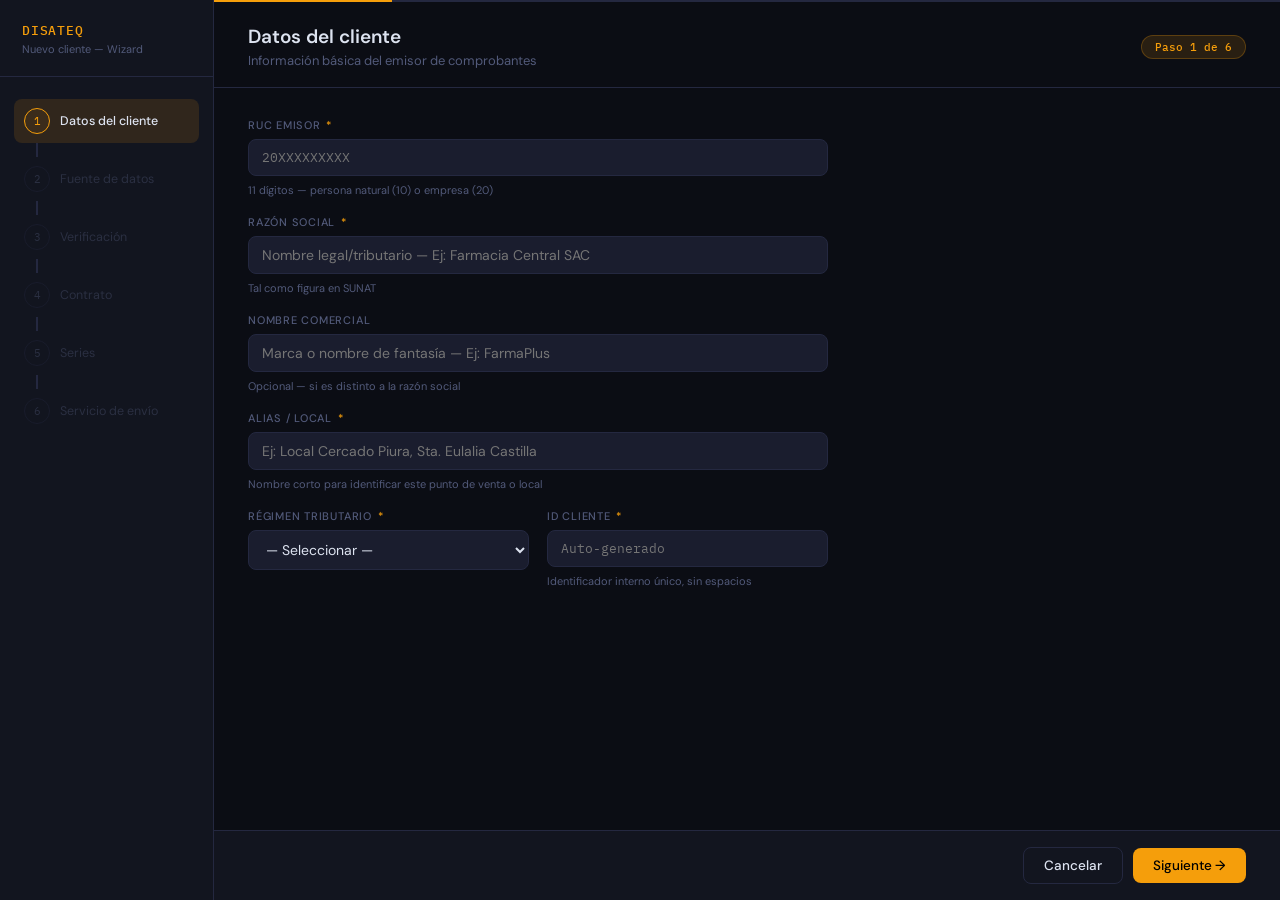
==== commit 58f97bc9: "fix: TASK-005 eliminar boton configurar otro cliente" ====
--- a/src/ui/frontend/wizard.html
+++ b/src/ui/frontend/wizard.html
@@ -1,4 +1,4 @@
-<!DOCTYPE html>
+﻿<!DOCTYPE html>
 <html lang="es">
 <head>
 <meta charset="UTF-8">
@@ -710,7 +710,6 @@
           <div class="id-pill" id="okId"></div>
           <div class="row mt8">
             <button class="btn btn-primary" onclick="irDashboard()">Finalizar y cargar Motor</button>
-            <button class="btn btn-outline" onclick="nuevoCliente()">Configurar otro cliente</button>
           </div>
         </div>
       </div>
